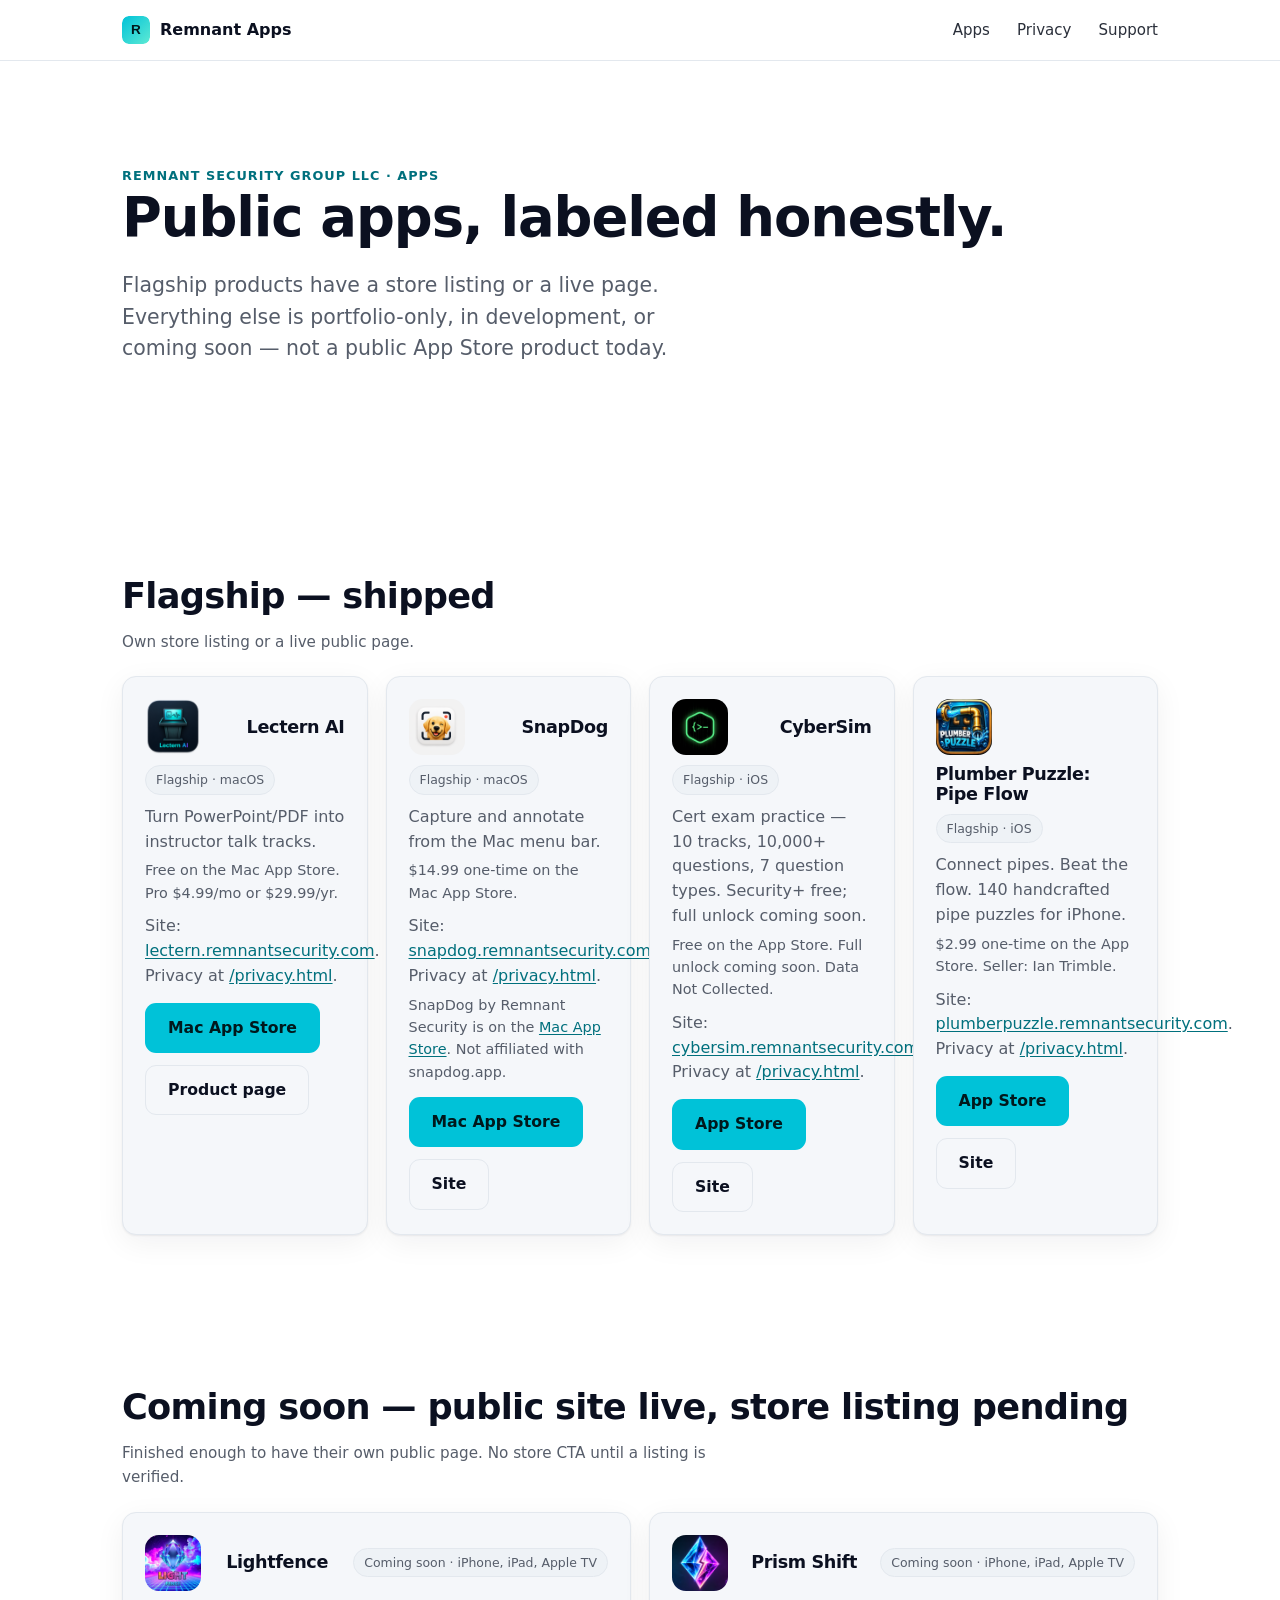
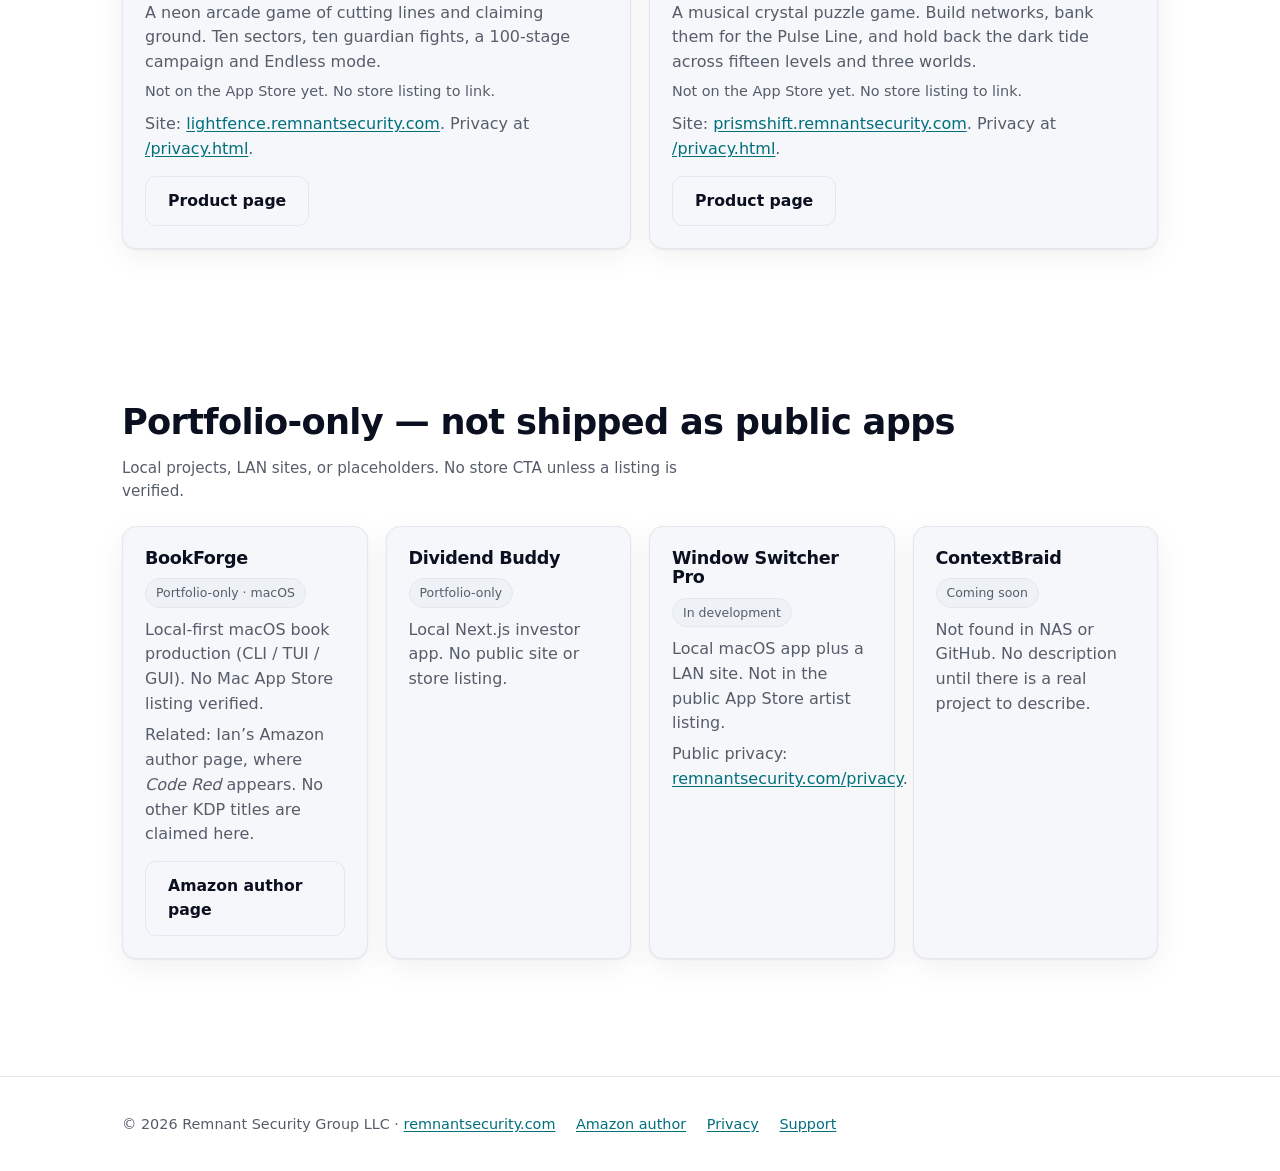
==== index.html @ c0d97e42 "List Lightfence and Prism Shift now that both have public sites Both games now have their own live p" ====
<!doctype html>
<html lang="en">
<head>
  <meta charset="utf-8">
  <meta name="viewport" content="width=device-width, initial-scale=1">
  <title>Remnant Security Apps — public Mac and iOS software</title>
  <meta name="description" content="Public apps from Remnant Security Group LLC: Lectern AI, SnapDog, CyberSim, and Plumber Puzzle: Pipe Flow, with Lightfence and Prism Shift coming soon, plus local projects that are not shipped as public products.">
  <link rel="canonical" href="https://apps.remnantsecurity.com/">
  <link rel="icon" href="/favicon.svg" type="image/svg+xml">
  <link rel="stylesheet" href="/styles.css">
  <style>:root{ --accent: #00C2D8; }</style>
  <style>
    .card-top { display:flex; align-items:center; justify-content:space-between; gap:10px; margin-bottom:10px; flex-wrap:wrap; }
    .card h3 { margin:0; }
    .card .meta { color:var(--muted); font-size:.9rem; margin:.35em 0 .7em; }
    .card .actions { margin-top:14px; }
    .note { color:var(--muted); font-size:.95rem; max-width:62ch; }
    .draft { margin:18px 0 0; padding:10px 14px; border:1px dashed var(--border); border-radius:10px; color:var(--muted); font-size:.88rem; }
  </style>
  <meta property="og:title" content="Remnant Security Apps — public Mac and iOS software">
  <meta property="og:description" content="Public apps from Remnant Security Group LLC: Lectern AI, SnapDog, CyberSim, and Plumber Puzzle: Pipe Flow, with Lightfence and Prism Shift coming soon, plus local projects that are not shipped as public products.">
  <meta property="og:image" content="https://apps.remnantsecurity.com/og-card.png">
  <meta property="og:image:width" content="1200">
  <meta property="og:image:height" content="630">
  <meta property="og:image:alt" content="Remnant Security Apps: Lectern, SnapDog, CyberSim, Pipe Flow.">
  <meta name="twitter:image" content="https://apps.remnantsecurity.com/og-card.png">
  <meta property="og:url" content="https://apps.remnantsecurity.com/">
  <meta name="twitter:card" content="summary_large_image">
</head>
<body>
  <nav class="nav"><div class="nav-inner">
    <a class="brand" href="/"><img src="/favicon.svg" alt="">Remnant Apps</a>
    <div class="links">
      <a href="/">Apps</a>
      <a href="/privacy.html">Privacy</a>
      <a href="/support.html">Support</a>
    </div>
  </div></nav>

  <header class="hero"><div class="wrap">
    <span class="eyebrow">Remnant Security Group LLC · Apps</span>
    <h1>Public apps, labeled honestly.</h1>
    <p class="lead">Flagship products have a store listing or a live page. Everything else is portfolio-only, in development, or coming soon — not a public App Store product today.</p>
      </div></header>

  <section><div class="wrap">
    <h2>Flagship — shipped</h2>
    <p class="note">Own store listing or a live public page.</p>
    <div class="grid" style="margin-top:22px">

      <article class="card">
        <div class="card-top">
          <img src="/icons/lectern.png" alt="" width="56" height="56" style="border-radius:14px;flex:0 0 auto">
          <h3>Lectern AI</h3>
          <span class="badge">Flagship · macOS</span>
        </div>
        <p>Turn PowerPoint/PDF into instructor talk tracks.</p>
        <p class="meta">Free on the Mac App Store. Pro $4.99/mo or $29.99/yr.</p>
        <p>Site: <a href="https://lectern.remnantsecurity.com/">lectern.remnantsecurity.com</a>. Privacy at <a href="https://lectern.remnantsecurity.com/privacy.html">/privacy.html</a>.</p>
        <div class="actions">
          <a class="button primary" href="https://apps.apple.com/us/app/lectern-ai/id6761786041?mt=12">Mac App Store</a>
          <a class="button secondary" href="https://lectern.remnantsecurity.com/">Product page</a>
        </div>
      </article>

      <article class="card">
        <div class="card-top">
          <img src="/icons/snapdog.png" alt="" width="56" height="56" style="border-radius:14px;flex:0 0 auto">
          <h3>SnapDog</h3>
          <span class="badge">Flagship · macOS</span>
        </div>
        <p>Capture and annotate from the Mac menu bar.</p>
        <p class="meta">$14.99 one-time on the Mac App Store.</p>
        <p>Site: <a href="https://snapdog.remnantsecurity.com">snapdog.remnantsecurity.com</a>. Privacy at <a href="https://snapdog.remnantsecurity.com/privacy.html">/privacy.html</a>.</p>
        <p class="meta">SnapDog by Remnant Security is on the <a href="https://apps.apple.com/us/app/snapdog-capture-annotate/id6783121166?mt=12">Mac App Store</a>. Not affiliated with snapdog.app.</p>
        <div class="actions">
          <a class="button primary" href="https://apps.apple.com/us/app/snapdog-capture-annotate/id6783121166?mt=12">Mac App Store</a>
          <a class="button secondary" href="https://snapdog.remnantsecurity.com">Site</a>
        </div>
      </article>


      <article class="card">
        <div class="card-top">
          <img src="/icons/cybersim.png" alt="" width="56" height="56" style="border-radius:14px;flex:0 0 auto">
          <h3>CyberSim</h3>
          <span class="badge">Flagship · iOS</span>
        </div>
        <p>Cert exam practice — 10 tracks, 10,000+ questions, 7 question types. Security+ free; full unlock coming soon.</p>
        <p class="meta">Free on the App Store. Full unlock coming soon. Data Not Collected.</p>
        <p>Site: <a href="https://cybersim.remnantsecurity.com/">cybersim.remnantsecurity.com</a>. Privacy at <a href="https://cybersim.remnantsecurity.com/privacy.html">/privacy.html</a>.</p>
        <div class="actions">
          <a class="button primary" href="https://apps.apple.com/us/app/cybersim-cert-exam-practice/id6762009652?ct=EXP-20260908-CYBERSIM-SITE-01">App Store</a>
          <a class="button secondary" href="https://cybersim.remnantsecurity.com/">Site</a>
        </div>
      </article>

      <article class="card">
        <div class="card-top">
          <img src="/icons/pipe-flow.png" alt="" width="56" height="56" style="border-radius:14px;flex:0 0 auto">
          <h3>Plumber Puzzle: Pipe Flow</h3>
          <span class="badge">Flagship · iOS</span>
        </div>
        <p>Connect pipes. Beat the flow. 140 handcrafted pipe puzzles for iPhone.</p>
        <p class="meta">$2.99 one-time on the App Store. Seller: Ian Trimble.</p>
        <p>Site: <a href="https://plumberpuzzle.remnantsecurity.com/">plumberpuzzle.remnantsecurity.com</a>. Privacy at <a href="https://plumberpuzzle.remnantsecurity.com/privacy.html">/privacy.html</a>.</p>
        <div class="actions">
          <a class="button primary" href="https://apps.apple.com/us/app/plumber-puzzle-pipe-flow/id6789703995">App Store</a>
          <a class="button secondary" href="https://plumberpuzzle.remnantsecurity.com/">Site</a>
        </div>
      </article>

    </div>
  </div></section>

  <section><div class="wrap">
    <h2>Coming soon — public site live, store listing pending</h2>
    <p class="note">Finished enough to have their own public page. No store CTA until a listing is verified.</p>
    <div class="grid" style="margin-top:22px">

      <article class="card">
        <div class="card-top">
          <img src="/icons/lightfence.png" alt="" width="56" height="56" style="border-radius:14px;flex:0 0 auto">
          <h3>Lightfence</h3>
          <span class="badge">Coming soon · iPhone, iPad, Apple TV</span>
        </div>
        <p>A neon arcade game of cutting lines and claiming ground. Ten sectors, ten guardian fights, a 100-stage campaign and Endless mode.</p>
        <p class="meta">Not on the App Store yet. No store listing to link.</p>
        <p>Site: <a href="https://lightfence.remnantsecurity.com/">lightfence.remnantsecurity.com</a>. Privacy at <a href="https://lightfence.remnantsecurity.com/privacy.html">/privacy.html</a>.</p>
        <div class="actions">
          <a class="button secondary" href="https://lightfence.remnantsecurity.com/">Product page</a>
        </div>
      </article>

      <article class="card">
        <div class="card-top">
          <img src="/icons/prismshift.png" alt="" width="56" height="56" style="border-radius:14px;flex:0 0 auto">
          <h3>Prism Shift</h3>
          <span class="badge">Coming soon · iPhone, iPad, Apple TV</span>
        </div>
        <p>A musical crystal puzzle game. Build networks, bank them for the Pulse Line, and hold back the dark tide across fifteen levels and three worlds.</p>
        <p class="meta">Not on the App Store yet. No store listing to link.</p>
        <p>Site: <a href="https://prismshift.remnantsecurity.com/">prismshift.remnantsecurity.com</a>. Privacy at <a href="https://prismshift.remnantsecurity.com/privacy.html">/privacy.html</a>.</p>
        <div class="actions">
          <a class="button secondary" href="https://prismshift.remnantsecurity.com/">Product page</a>
        </div>
      </article>

    </div>
  </div></section>

  <section><div class="wrap">
    <h2>Portfolio-only — not shipped as public apps</h2>
    <p class="note">Local projects, LAN sites, or placeholders. No store CTA unless a listing is verified.</p>
    <div class="grid" style="margin-top:22px">

      <article class="card">
        <div class="card-top">
          <h3>BookForge</h3>
          <span class="badge">Portfolio-only · macOS</span>
        </div>
        <p>Local-first macOS book production (CLI / TUI / GUI). No Mac App Store listing verified.</p>
        <p>Related: Ian’s Amazon author page, where <em>Code Red</em> appears. No other KDP titles are claimed here.</p>
        <div class="actions">
          <a class="button secondary" href="https://www.amazon.com/stores/author/B0BRL7WV64">Amazon author page</a>
        </div>
      </article>

      <article class="card">
        <div class="card-top">
          <h3>Dividend Buddy</h3>
          <span class="badge">Portfolio-only</span>
        </div>
        <p>Local Next.js investor app. No public site or store listing.</p>
      </article>

      <article class="card">
        <div class="card-top">
          <h3>Window Switcher Pro</h3>
          <span class="badge">In development</span>
        </div>
        <p>Local macOS app plus a LAN site. Not in the public App Store artist listing.</p>
        <p>Public privacy: <a href="https://remnantsecurity.com/privacy">remnantsecurity.com/privacy</a>.</p>
      </article>

      <article class="card">
        <div class="card-top">
          <h3>ContextBraid</h3>
          <span class="badge">Coming soon</span>
        </div>
        <p>Not found in NAS or GitHub. No description until there is a real project to describe.</p>
      </article>

    </div>
  </div></section>

  <footer class="footer"><div class="wrap">
    © 2026 Remnant Security Group LLC ·
    <a href="https://remnantsecurity.com">remnantsecurity.com</a>
    <a href="https://www.amazon.com/stores/author/B0BRL7WV64">Amazon author</a>
    <a href="/privacy.html">Privacy</a>
    <a href="/support.html">Support</a>
  </div></footer>
<script src="/posthog.js"></script></body>
</html>
---- styles.css ----
/* ============================================================================
   Remnant Security — shared app-site design system (one stylesheet, all apps).
   Consistency: every app site uses THIS file unchanged. The only per-app knob is
   --accent (set it in a tiny inline <style> or a 1-line override). Light + dark.
   Replaces the two drifted token sets (App Switcher Pro cyan vs. old Apple grey).
   ========================================================================== */
:root {
  --accent: #00C2D8;            /* per-app override; default = Remnant cyan      */
  --accent-ink: #00181c;        /* text on accent buttons                        */
  --bg: #ffffff;
  --panel: #f5f7fa;
  --soft: #eef2f6;
  --ink: #0b1020;               /* headings / primary text                       */
  --text: #2a2f3a;             /* body text                                     */
  --muted: #6b7280;            /* secondary                                     */
  --border: #e3e8ee;
  --radius: 14px;
  --maxw: 1080px;
  --font: -apple-system, BlinkMacSystemFont, "SF Pro Display", "SF Pro Text", Inter, system-ui, sans-serif;
  --shadow: 0 1px 2px rgba(11,16,32,.06), 0 8px 30px rgba(11,16,32,.06);
}
@media (prefers-color-scheme: dark) {
  :root {
    --bg: #0b1020; --panel: #12172a; --soft: #161d33; --ink: #f3f6fc;
    --text: #d4dae8; --muted: #95a0b5; --border: #232c46;
    --shadow: 0 1px 2px rgba(0,0,0,.4), 0 10px 40px rgba(0,0,0,.35);
  }
}
* { box-sizing: border-box; }
html { scroll-behavior: smooth; }
body { margin: 0; font-family: var(--font); color: var(--text); background: var(--bg);
  -webkit-font-smoothing: antialiased; line-height: 1.55; }
h1,h2,h3 { color: var(--ink); line-height: 1.1; letter-spacing: -.02em; margin: 0 0 .4em; }
h1 { font-size: clamp(2rem, 4.5vw, 3.4rem); }
h2 { font-size: clamp(1.5rem, 3vw, 2.2rem); }
a { color: var(--accent); text-decoration: none; }
.wrap { max-width: var(--maxw); margin: 0 auto; padding: 0 22px; }

/* nav */
.nav { position: sticky; top: 0; z-index: 10; background: color-mix(in srgb, var(--bg) 86%, transparent);
  backdrop-filter: saturate(160%) blur(14px); border-bottom: 1px solid var(--border); }
.nav-inner { display: flex; align-items: center; justify-content: space-between; height: 60px; max-width: var(--maxw); margin: 0 auto; padding: 0 22px; }
.brand { display: flex; align-items: center; gap: 10px; font-weight: 650; color: var(--ink); }
.brand img { width: 28px; height: 28px; border-radius: 7px; }
.links a { color: var(--text); margin-left: 22px; font-size: .94rem; }
.links a:hover { color: var(--accent); }

/* hero */
.hero { padding: clamp(48px, 8vw, 104px) 0; }
.eyebrow { color: var(--accent); font-weight: 600; font-size: .8rem; text-transform: uppercase; letter-spacing: .08em; }
.lead { font-size: clamp(1.05rem, 1.6vw, 1.3rem); color: var(--muted); max-width: 46ch; margin: .8em 0 1.6em; }
.actions { display: flex; gap: 12px; flex-wrap: wrap; }
.button { display: inline-flex; align-items: center; gap: 8px; padding: 12px 22px; border-radius: 11px;
  font-weight: 600; font-size: .98rem; border: 1px solid transparent; transition: transform .08s ease, opacity .15s; }
.button:active { transform: translateY(1px); }
.button.primary { background: var(--accent); color: var(--accent-ink); }
.button.primary:hover { opacity: .9; }
.button.secondary { background: var(--panel); color: var(--ink); border-color: var(--border); }

/* sections + cards */
section { padding: clamp(40px, 6vw, 80px) 0; }
.grid { display: grid; gap: 18px; grid-template-columns: repeat(auto-fit, minmax(240px, 1fr)); }
.card { background: var(--panel); border: 1px solid var(--border); border-radius: var(--radius);
  padding: 22px; box-shadow: var(--shadow); }
.card h3 { font-size: 1.1rem; }
.card p { color: var(--muted); margin: .4em 0 0; }

/* pricing */
.price { font-size: 2.6rem; font-weight: 700; color: var(--ink); }
.price small { font-size: 1rem; color: var(--muted); font-weight: 500; }

/* footer */
.footer { border-top: 1px solid var(--border); color: var(--muted); font-size: .9rem; padding: 36px 0; margin-top: 40px; }
.footer a { color: var(--muted); margin-right: 16px; }
.footer a:hover { color: var(--accent); }
.badge { display: inline-block; padding: 4px 10px; border-radius: 999px; background: var(--soft);
  border: 1px solid var(--border); color: var(--muted); font-size: .78rem; }

/* a11y 2026-10-10: AA contrast for accent text, underlined in-text links, visible focus */
:root{--muted:#565d6a}
.eyebrow{color:#00707d}
p a:not(.button):not(.app-store-badge),li a:not(.button),.meta a,.footer a{color:#00707d;text-decoration:underline;text-underline-offset:2px}
a:focus-visible,button:focus-visible,summary:focus-visible,[tabindex]:focus-visible{outline:3px solid currentColor;outline-offset:3px;border-radius:4px}
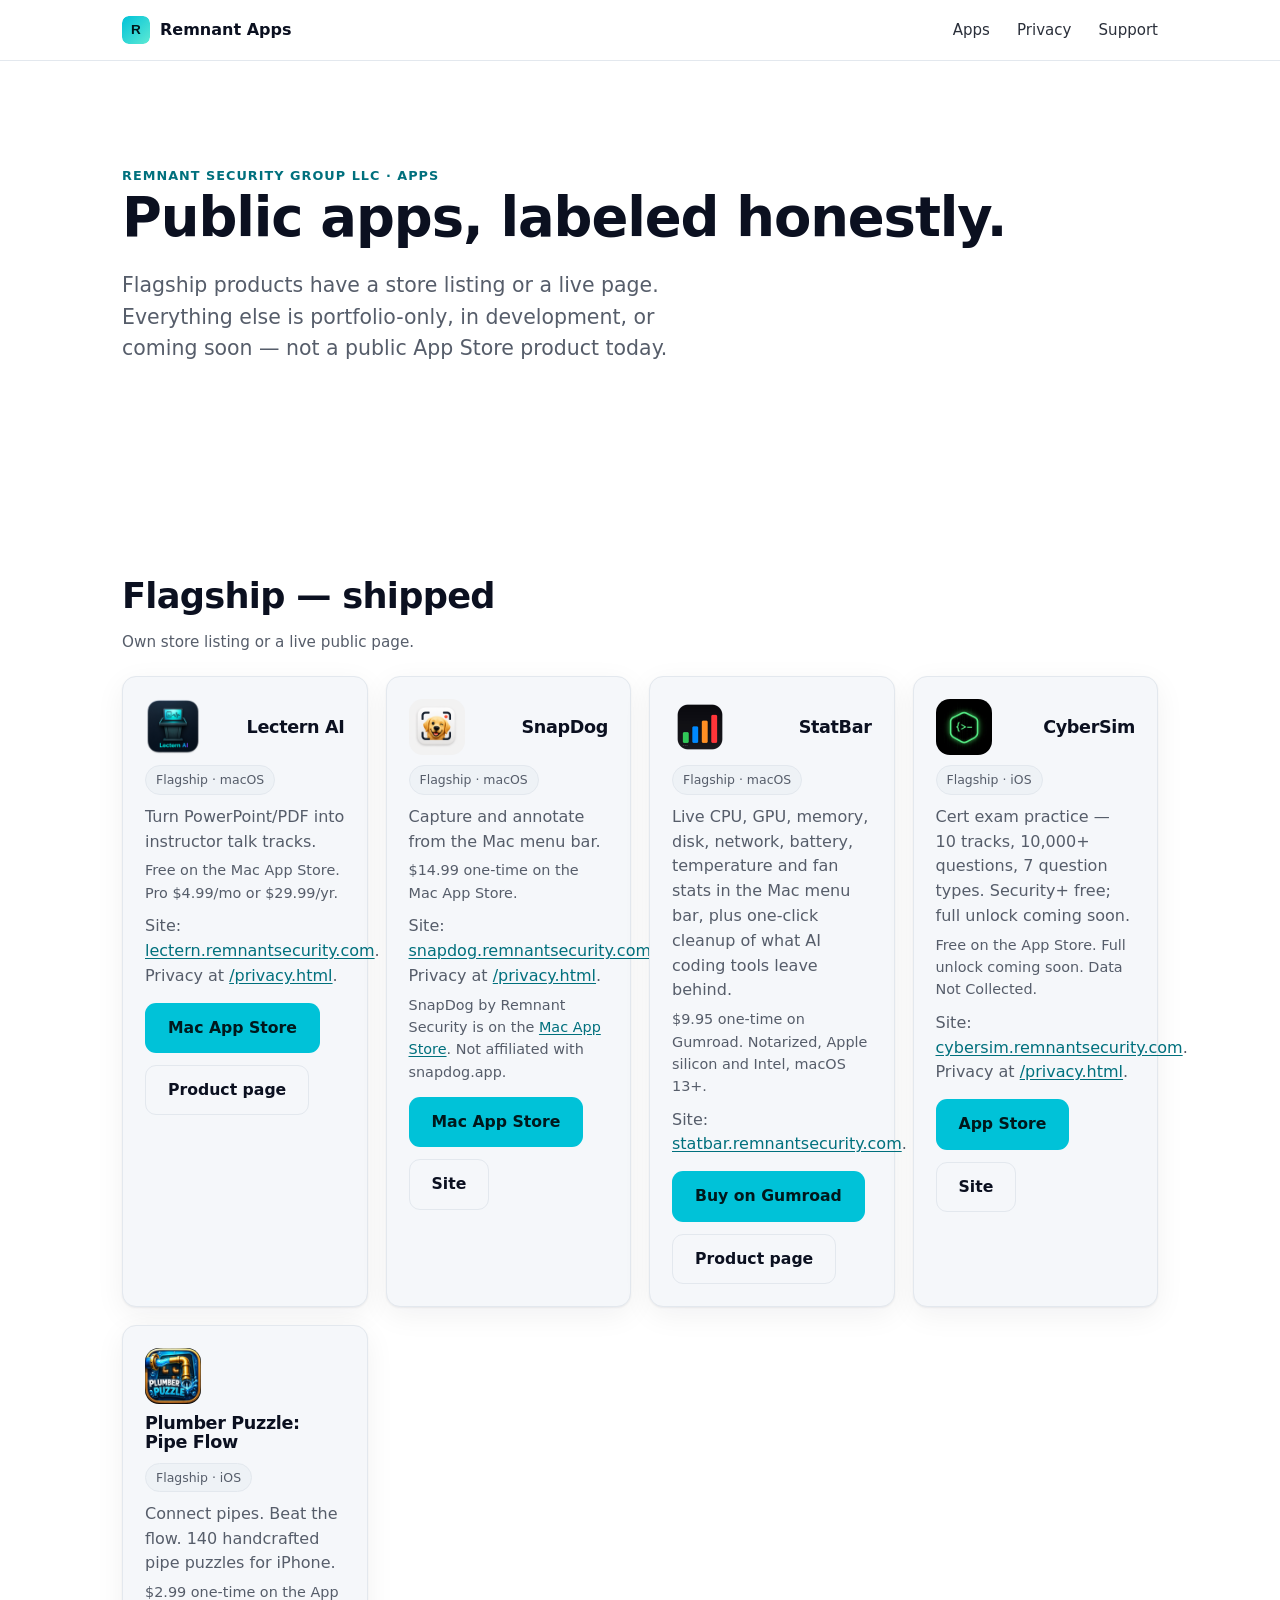
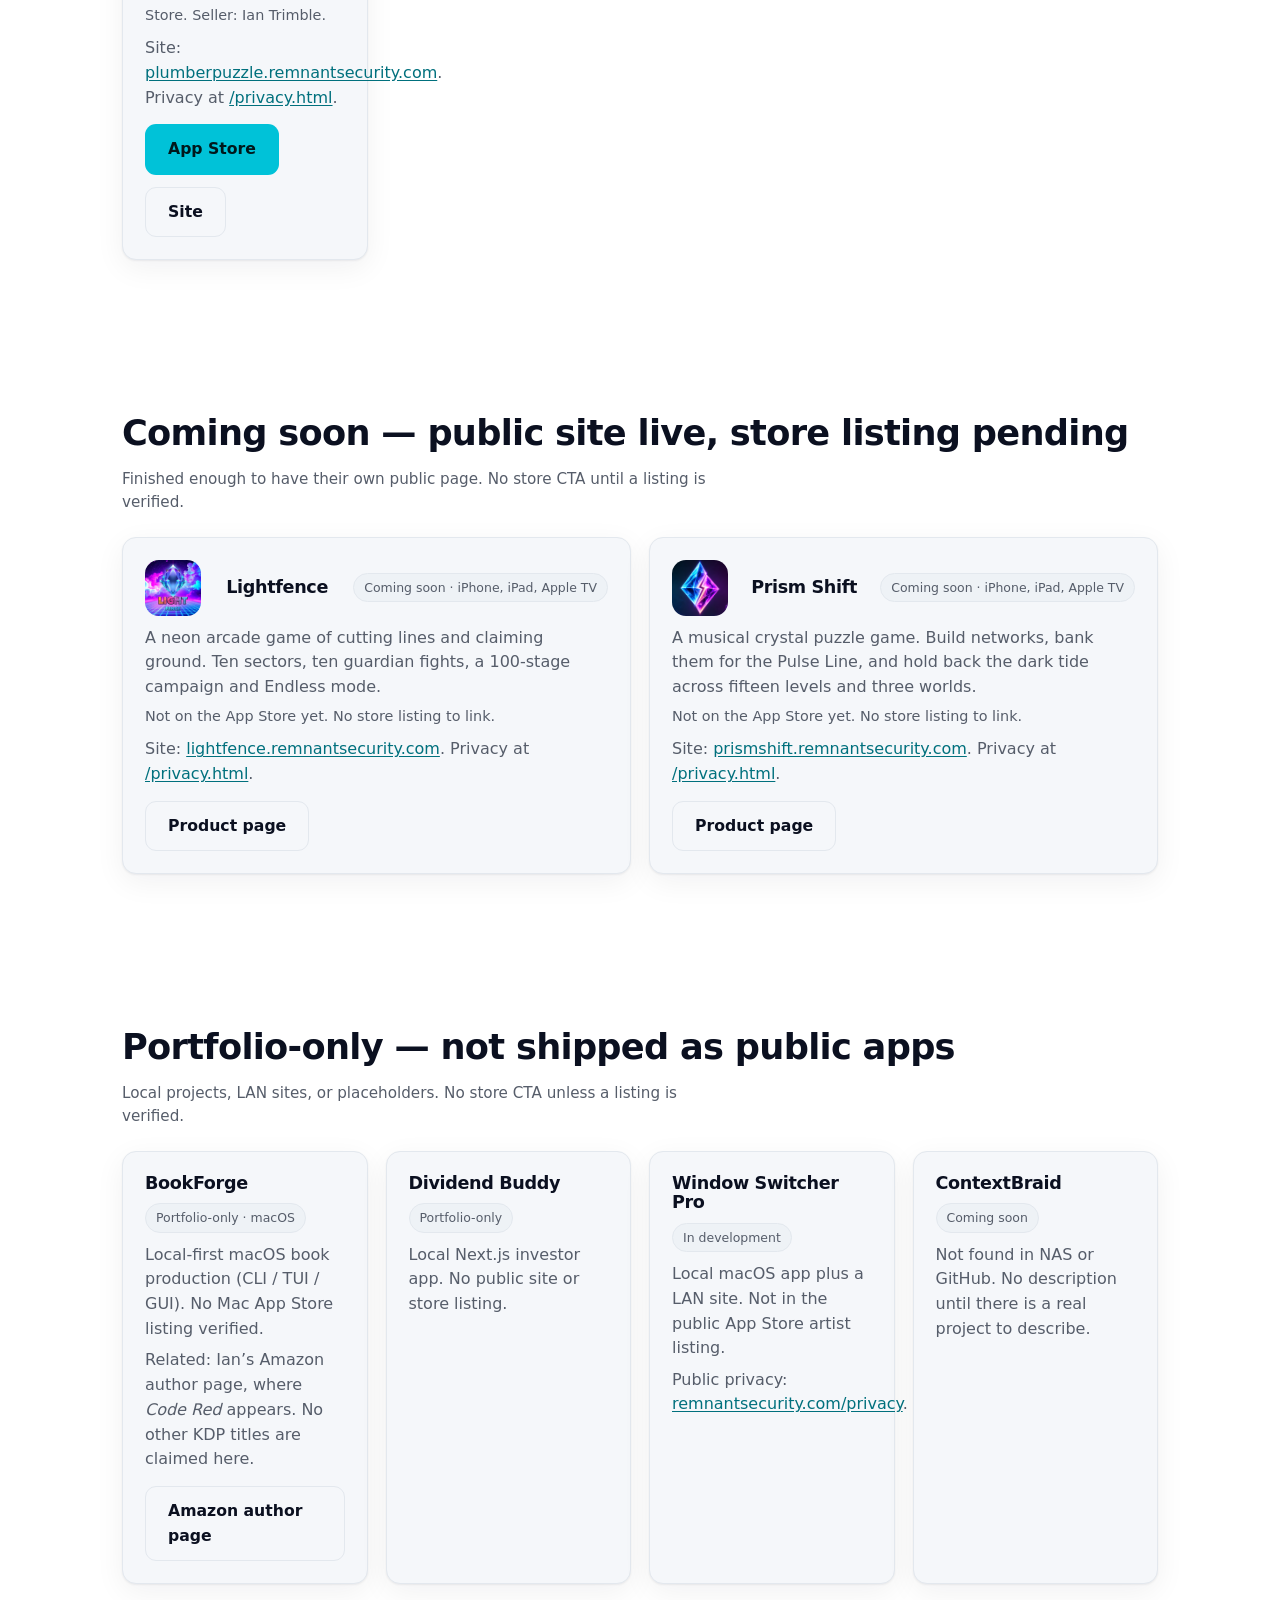
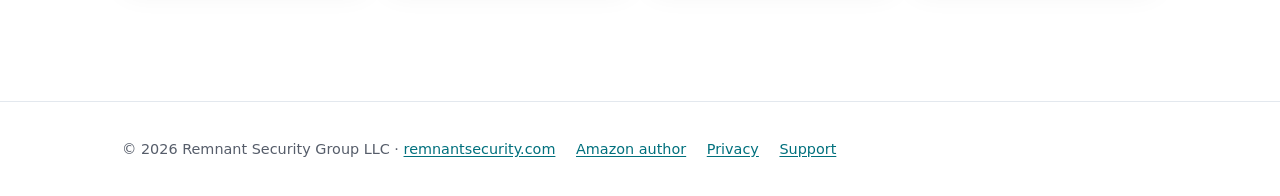
==== commit 74b9cc7c: "List StatBar (live, $9.95 on Gumroad)" ====
--- a/index.html
+++ b/index.html
@@ -4,7 +4,7 @@
   <meta charset="utf-8">
   <meta name="viewport" content="width=device-width, initial-scale=1">
   <title>Remnant Security Apps — public Mac and iOS software</title>
-  <meta name="description" content="Public apps from Remnant Security Group LLC: Lectern AI, SnapDog, CyberSim, and Plumber Puzzle: Pipe Flow, with Lightfence and Prism Shift coming soon, plus local projects that are not shipped as public products.">
+  <meta name="description" content="Public apps from Remnant Security Group LLC: Lectern AI, SnapDog, StatBar, CyberSim, and Plumber Puzzle: Pipe Flow, with Lightfence and Prism Shift coming soon, plus local projects that are not shipped as public products.">
   <link rel="canonical" href="https://apps.remnantsecurity.com/">
   <link rel="icon" href="/favicon.svg" type="image/svg+xml">
   <link rel="stylesheet" href="/styles.css">
@@ -18,7 +18,7 @@
     .draft { margin:18px 0 0; padding:10px 14px; border:1px dashed var(--border); border-radius:10px; color:var(--muted); font-size:.88rem; }
   </style>
   <meta property="og:title" content="Remnant Security Apps — public Mac and iOS software">
-  <meta property="og:description" content="Public apps from Remnant Security Group LLC: Lectern AI, SnapDog, CyberSim, and Plumber Puzzle: Pipe Flow, with Lightfence and Prism Shift coming soon, plus local projects that are not shipped as public products.">
+  <meta property="og:description" content="Public apps from Remnant Security Group LLC: Lectern AI, SnapDog, StatBar, CyberSim, and Plumber Puzzle: Pipe Flow, with Lightfence and Prism Shift coming soon, plus local projects that are not shipped as public products.">
   <meta property="og:image" content="https://apps.remnantsecurity.com/og-card.png">
   <meta property="og:image:width" content="1200">
   <meta property="og:image:height" content="630">
@@ -79,6 +79,21 @@
         </div>
       </article>
 
+      <article class="card">
+        <div class="card-top">
+          <img src="/icons/statbar.png" alt="" width="56" height="56" style="border-radius:14px;flex:0 0 auto">
+          <h3>StatBar</h3>
+          <span class="badge">Flagship · macOS</span>
+        </div>
+        <p>Live CPU, GPU, memory, disk, network, battery, temperature and fan stats in the Mac menu bar, plus one-click cleanup of what AI coding tools leave behind.</p>
+        <p class="meta">$9.95 one-time on Gumroad. Notarized, Apple silicon and Intel, macOS 13+.</p>
+        <p>Site: <a href="https://statbar.remnantsecurity.com/">statbar.remnantsecurity.com</a>.</p>
+        <div class="actions">
+          <a class="button primary" href="https://remnantsecurity.gumroad.com/l/statbar">Buy on Gumroad</a>
+          <a class="button secondary" href="https://statbar.remnantsecurity.com/">Product page</a>
+        </div>
+      </article>
+
 
       <article class="card">
         <div class="card-top">
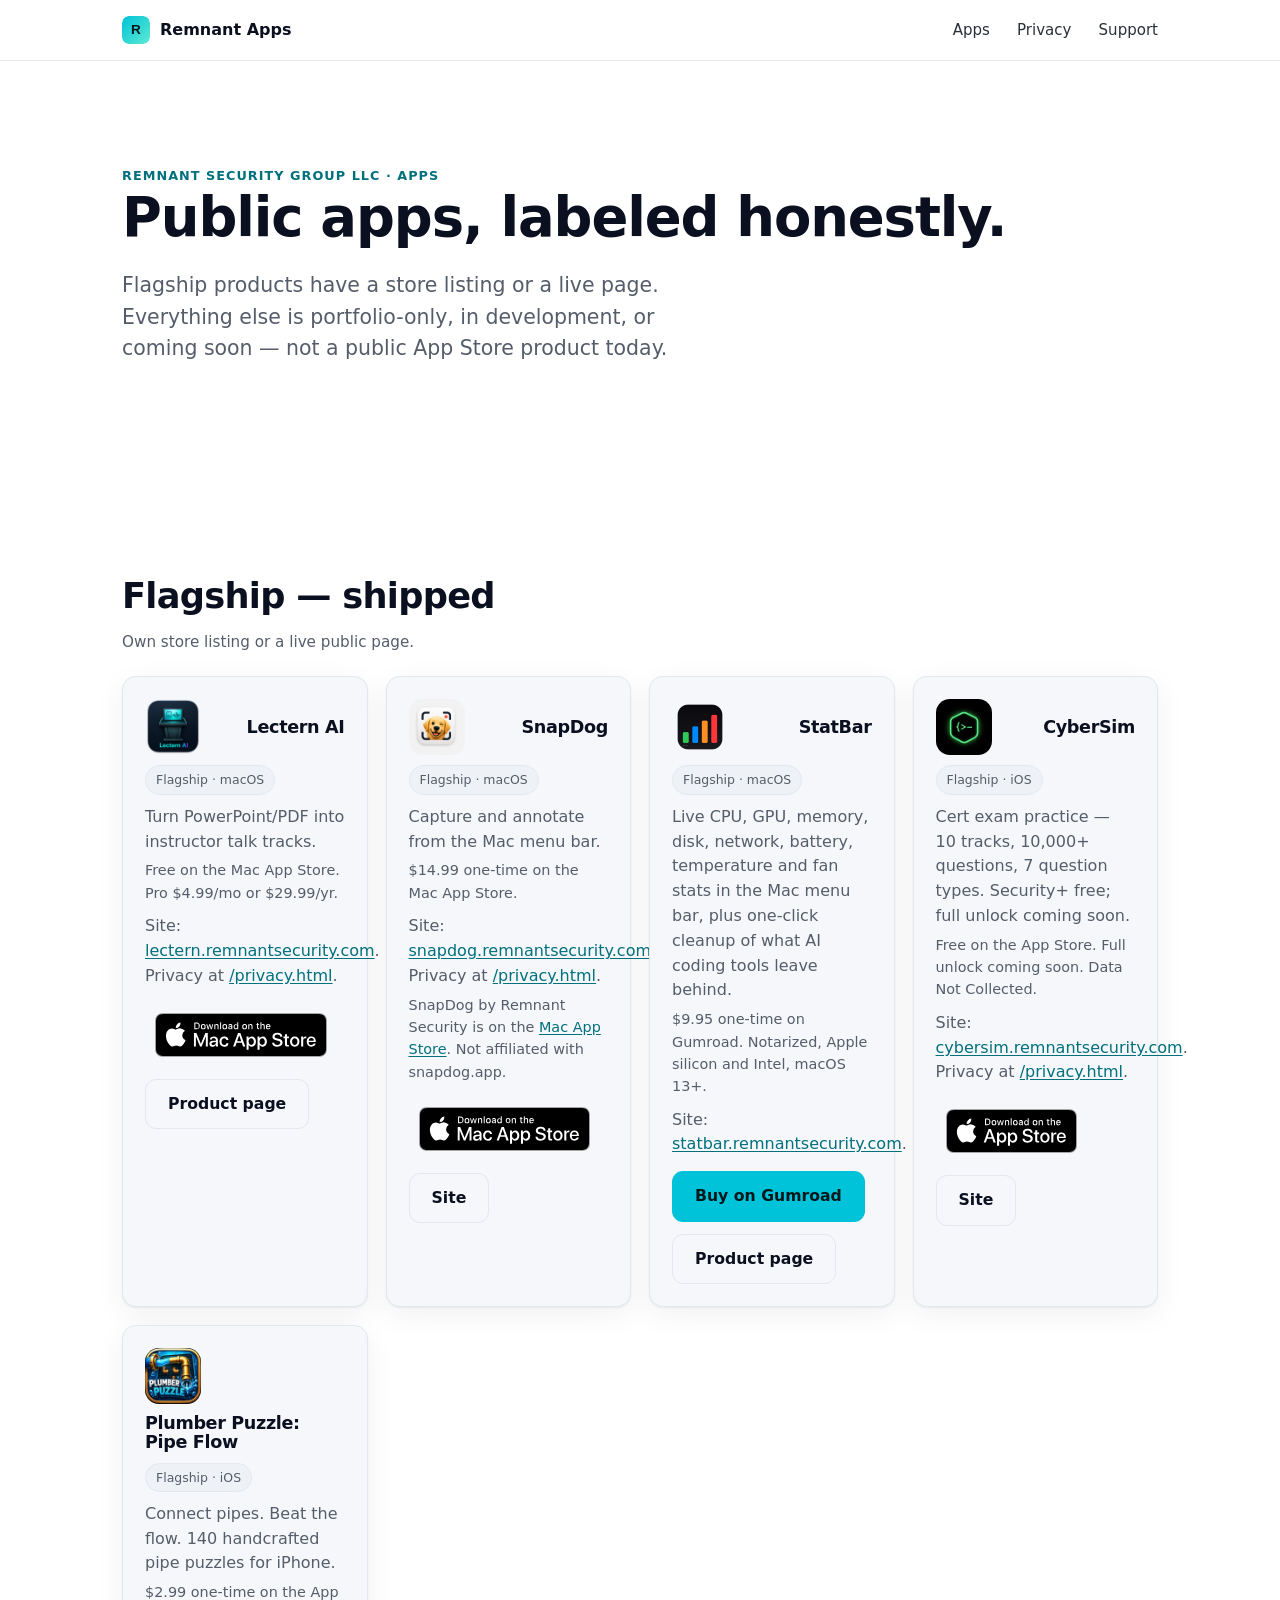
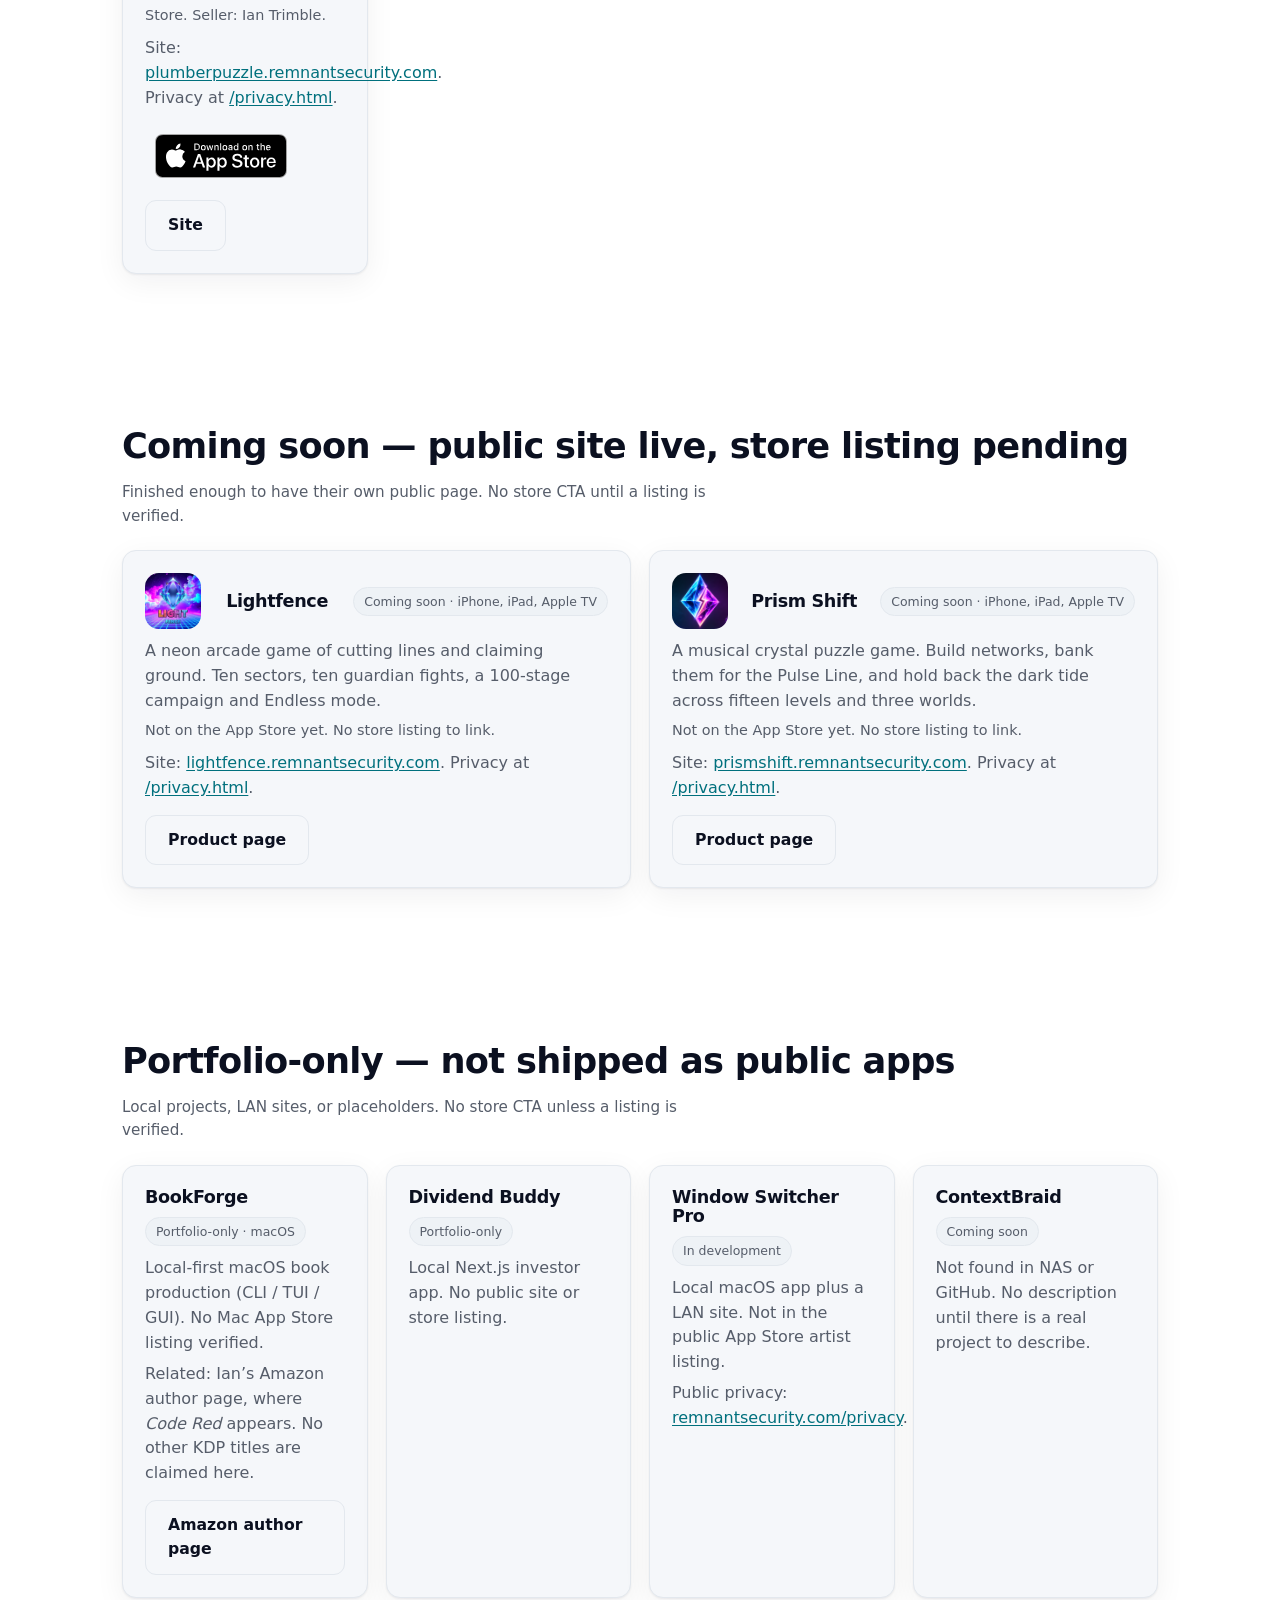
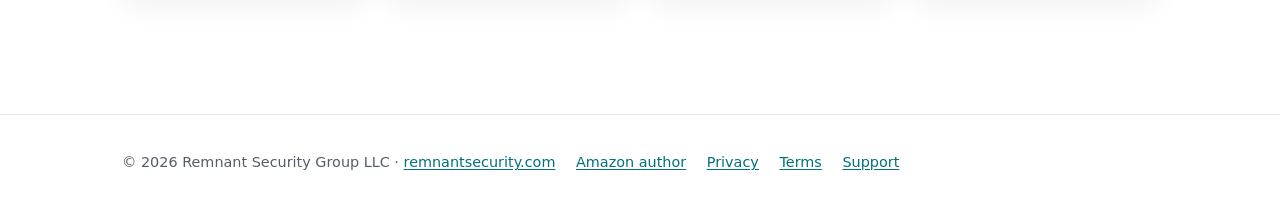
==== commit 6dce6e45: "Merge 4f565b1c7956cea1b6420fa540ff95a740924088 into 74b9cc7c9f78481b759cc155d78744a830a0b3fb" ====
--- a/index.html
+++ b/index.html
@@ -8,7 +8,7 @@
   <link rel="canonical" href="https://apps.remnantsecurity.com/">
   <link rel="icon" href="/favicon.svg" type="image/svg+xml">
   <link rel="stylesheet" href="/styles.css">
-  <style>:root{ --accent: #00C2D8; }</style>
+  <style>:root{ --accent: #00C2D8; }.app-store-badge{display:inline-block;line-height:0;margin:10px;padding:0;background:none;border:0;box-shadow:none}.app-store-badge img{display:block;height:44px;width:auto}.app-store-badge:focus-visible{outline:3px solid currentColor;outline-offset:4px;border-radius:9px}</style>
   <style>
     .card-top { display:flex; align-items:center; justify-content:space-between; gap:10px; margin-bottom:10px; flex-wrap:wrap; }
     .card h3 { margin:0; }
@@ -26,6 +26,8 @@
   <meta name="twitter:image" content="https://apps.remnantsecurity.com/og-card.png">
   <meta property="og:url" content="https://apps.remnantsecurity.com/">
   <meta name="twitter:card" content="summary_large_image">
+<link rel="apple-touch-icon" href="/apple-touch-icon.png">
+<link rel="icon" href="/favicon.ico" sizes="any">
 </head>
 <body>
   <nav class="nav"><div class="nav-inner">
@@ -58,7 +60,7 @@
         <p class="meta">Free on the Mac App Store. Pro $4.99/mo or $29.99/yr.</p>
         <p>Site: <a href="https://lectern.remnantsecurity.com/">lectern.remnantsecurity.com</a>. Privacy at <a href="https://lectern.remnantsecurity.com/privacy.html">/privacy.html</a>.</p>
         <div class="actions">
-          <a class="button primary" href="https://apps.apple.com/us/app/lectern-ai/id6761786041?mt=12">Mac App Store</a>
+          <a class="app-store-badge" href="https://apps.apple.com/us/app/lectern-ai/id6761786041?mt=12"><img src="/badges/mac-appstore-badge.svg" alt="Download on the Mac App Store" width="172" height="44"></a>
           <a class="button secondary" href="https://lectern.remnantsecurity.com/">Product page</a>
         </div>
       </article>
@@ -74,7 +76,7 @@
         <p>Site: <a href="https://snapdog.remnantsecurity.com">snapdog.remnantsecurity.com</a>. Privacy at <a href="https://snapdog.remnantsecurity.com/privacy.html">/privacy.html</a>.</p>
         <p class="meta">SnapDog by Remnant Security is on the <a href="https://apps.apple.com/us/app/snapdog-capture-annotate/id6783121166?mt=12">Mac App Store</a>. Not affiliated with snapdog.app.</p>
         <div class="actions">
-          <a class="button primary" href="https://apps.apple.com/us/app/snapdog-capture-annotate/id6783121166?mt=12">Mac App Store</a>
+          <a class="app-store-badge" href="https://apps.apple.com/us/app/snapdog-capture-annotate/id6783121166?mt=12"><img src="/badges/mac-appstore-badge.svg" alt="Download on the Mac App Store" width="172" height="44"></a>
           <a class="button secondary" href="https://snapdog.remnantsecurity.com">Site</a>
         </div>
       </article>
@@ -105,7 +107,7 @@
         <p class="meta">Free on the App Store. Full unlock coming soon. Data Not Collected.</p>
         <p>Site: <a href="https://cybersim.remnantsecurity.com/">cybersim.remnantsecurity.com</a>. Privacy at <a href="https://cybersim.remnantsecurity.com/privacy.html">/privacy.html</a>.</p>
         <div class="actions">
-          <a class="button primary" href="https://apps.apple.com/us/app/cybersim-cert-exam-practice/id6762009652?ct=EXP-20260908-CYBERSIM-SITE-01">App Store</a>
+          <a class="app-store-badge" href="https://apps.apple.com/us/app/cybersim-cert-exam-practice/id6762009652?ct=EXP-20260908-CYBERSIM-SITE-01"><img src="/badges/appstore-badge.svg" alt="Download on the App Store" width="132" height="44"></a>
           <a class="button secondary" href="https://cybersim.remnantsecurity.com/">Site</a>
         </div>
       </article>
@@ -120,7 +122,7 @@
         <p class="meta">$2.99 one-time on the App Store. Seller: Ian Trimble.</p>
         <p>Site: <a href="https://plumberpuzzle.remnantsecurity.com/">plumberpuzzle.remnantsecurity.com</a>. Privacy at <a href="https://plumberpuzzle.remnantsecurity.com/privacy.html">/privacy.html</a>.</p>
         <div class="actions">
-          <a class="button primary" href="https://apps.apple.com/us/app/plumber-puzzle-pipe-flow/id6789703995">App Store</a>
+          <a class="app-store-badge" href="https://apps.apple.com/us/app/plumber-puzzle-pipe-flow/id6789703995"><img src="/badges/appstore-badge.svg" alt="Download on the App Store" width="132" height="44"></a>
           <a class="button secondary" href="https://plumberpuzzle.remnantsecurity.com/">Site</a>
         </div>
       </article>
@@ -214,6 +216,7 @@
     <a href="https://remnantsecurity.com">remnantsecurity.com</a>
     <a href="https://www.amazon.com/stores/author/B0BRL7WV64">Amazon author</a>
     <a href="/privacy.html">Privacy</a>
+    <a href="/terms.html">Terms</a>
     <a href="/support.html">Support</a>
   </div></footer>
 <script src="/posthog.js"></script></body>
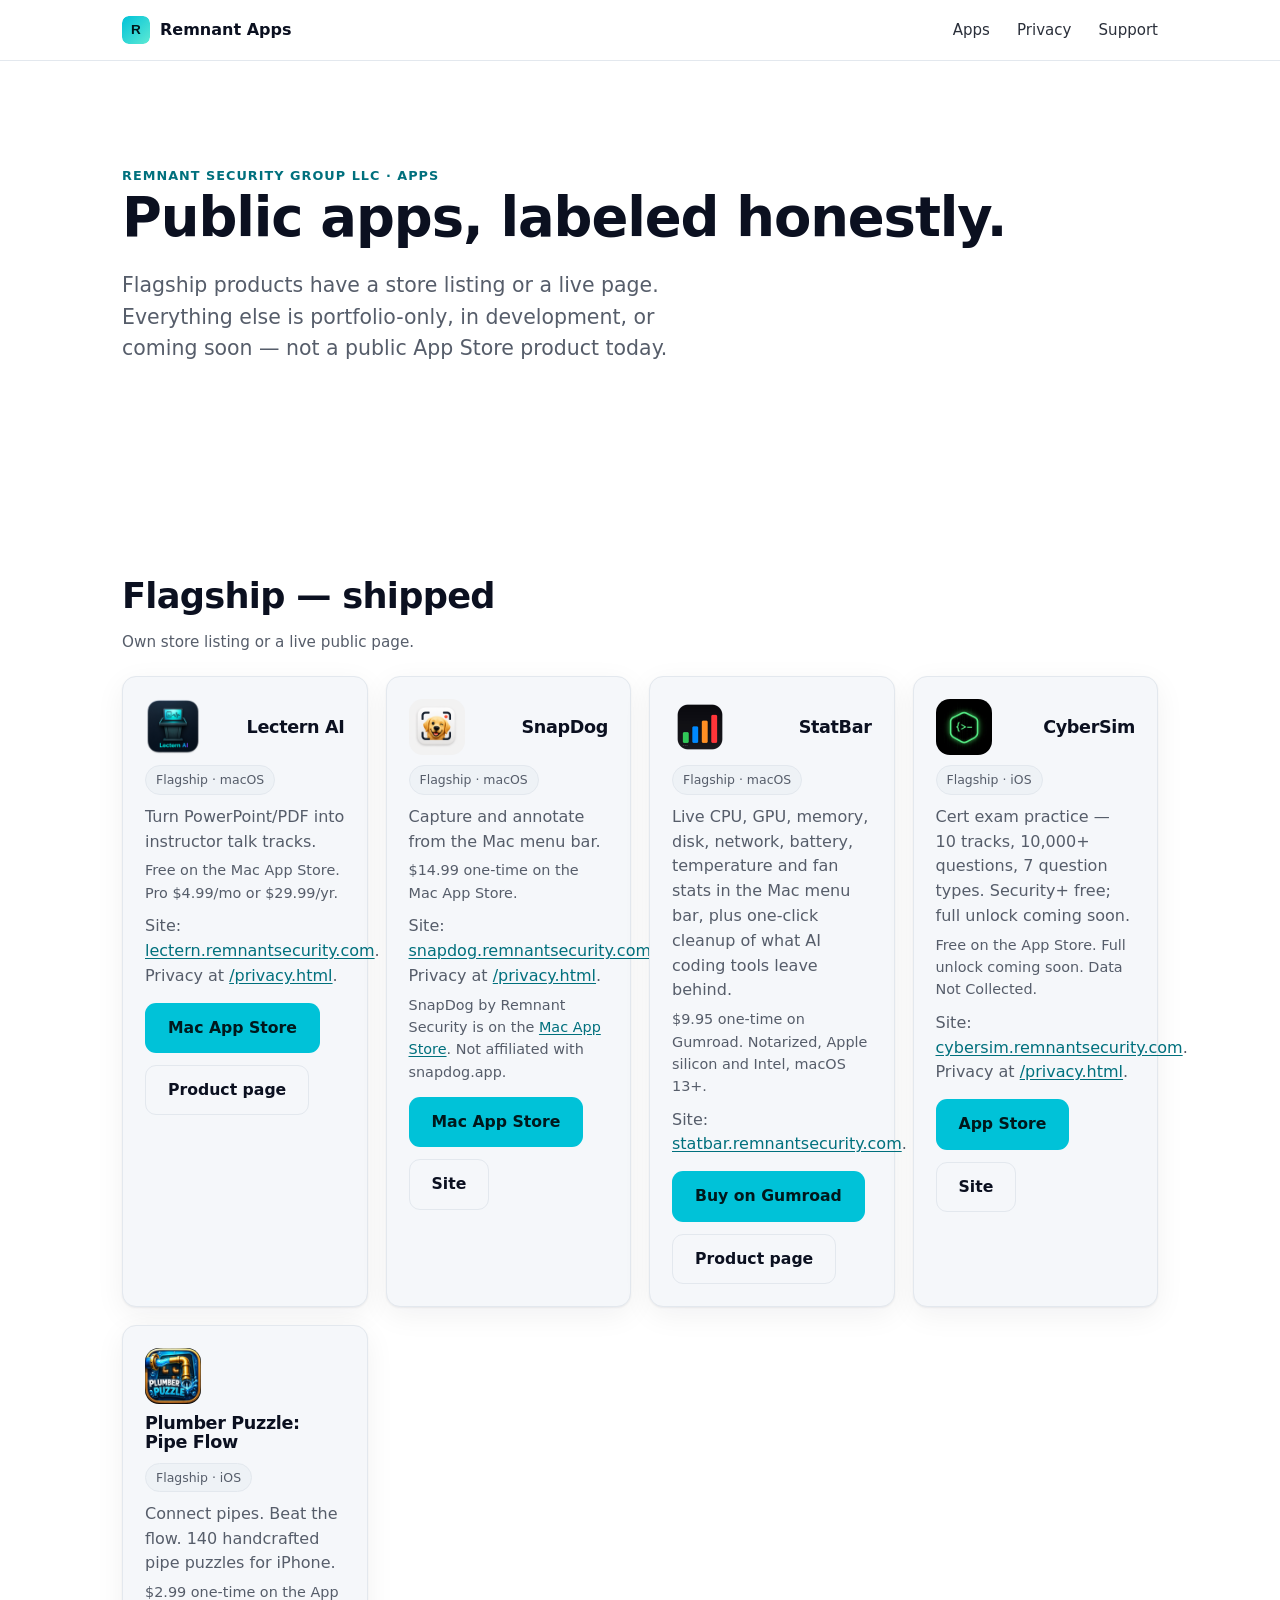
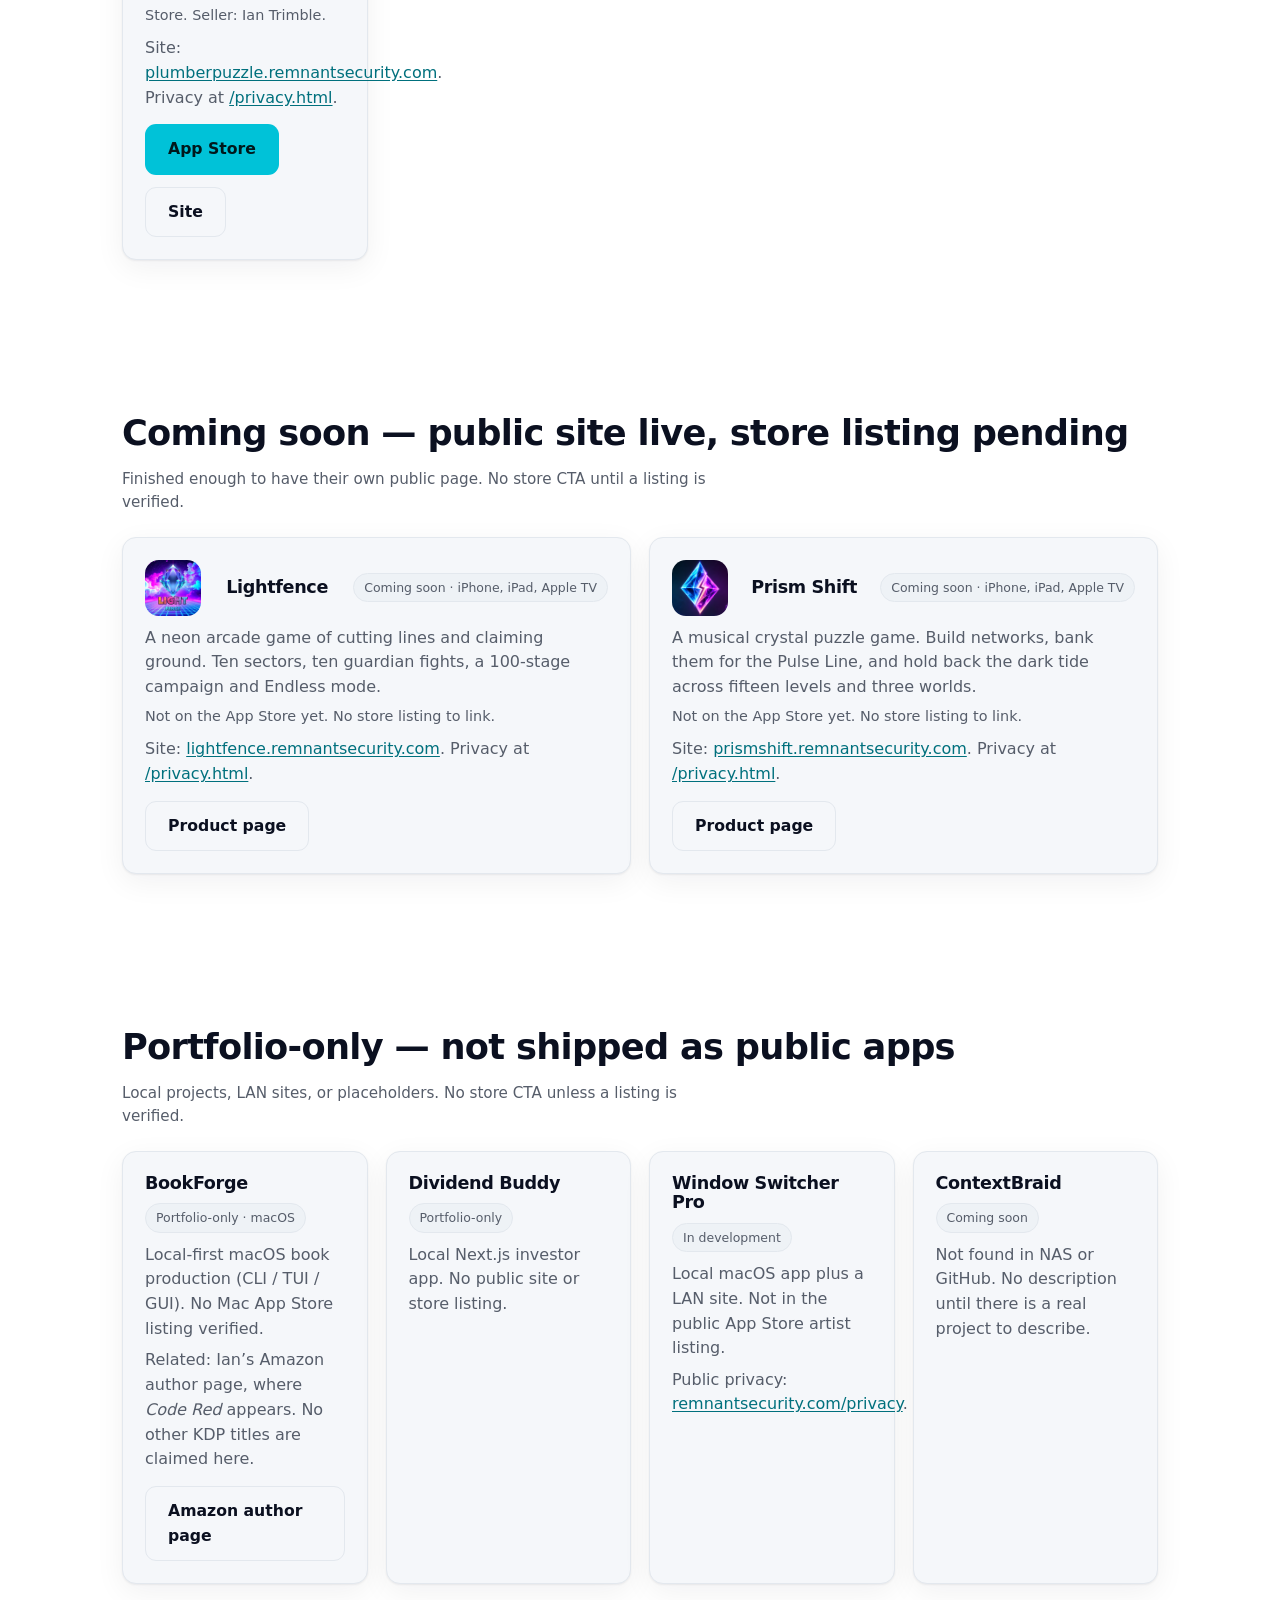
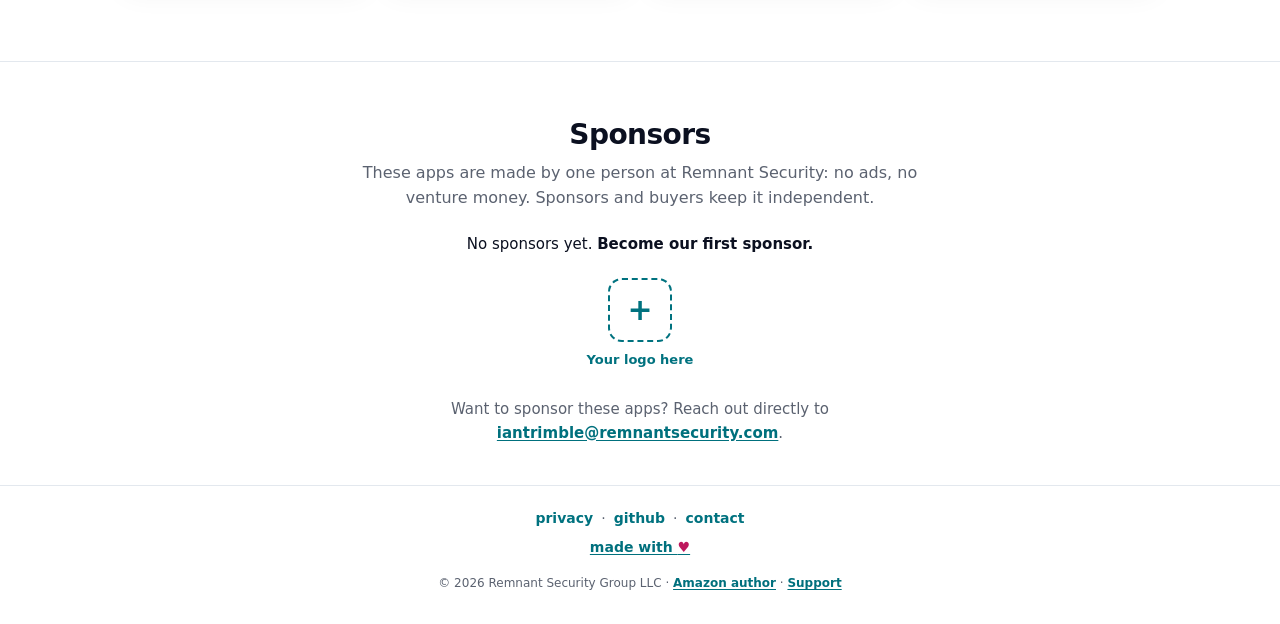
==== commit 58df437a: "Add Sponsors section + minimal footer (sponsors-live=false)" ====
--- a/index.html
+++ b/index.html
@@ -8,7 +8,7 @@
   <link rel="canonical" href="https://apps.remnantsecurity.com/">
   <link rel="icon" href="/favicon.svg" type="image/svg+xml">
   <link rel="stylesheet" href="/styles.css">
-  <style>:root{ --accent: #00C2D8; }.app-store-badge{display:inline-block;line-height:0;margin:10px;padding:0;background:none;border:0;box-shadow:none}.app-store-badge img{display:block;height:44px;width:auto}.app-store-badge:focus-visible{outline:3px solid currentColor;outline-offset:4px;border-radius:9px}</style>
+  <style>:root{ --accent: #00C2D8; }</style>
   <style>
     .card-top { display:flex; align-items:center; justify-content:space-between; gap:10px; margin-bottom:10px; flex-wrap:wrap; }
     .card h3 { margin:0; }
@@ -26,8 +26,7 @@
   <meta name="twitter:image" content="https://apps.remnantsecurity.com/og-card.png">
   <meta property="og:url" content="https://apps.remnantsecurity.com/">
   <meta name="twitter:card" content="summary_large_image">
-<link rel="apple-touch-icon" href="/apple-touch-icon.png">
-<link rel="icon" href="/favicon.ico" sizes="any">
+<link rel="stylesheet" href="/sponsors.css">
 </head>
 <body>
   <nav class="nav"><div class="nav-inner">
@@ -60,7 +59,7 @@
         <p class="meta">Free on the Mac App Store. Pro $4.99/mo or $29.99/yr.</p>
         <p>Site: <a href="https://lectern.remnantsecurity.com/">lectern.remnantsecurity.com</a>. Privacy at <a href="https://lectern.remnantsecurity.com/privacy.html">/privacy.html</a>.</p>
         <div class="actions">
-          <a class="app-store-badge" href="https://apps.apple.com/us/app/lectern-ai/id6761786041?mt=12"><img src="/badges/mac-appstore-badge.svg" alt="Download on the Mac App Store" width="172" height="44"></a>
+          <a class="button primary" href="https://apps.apple.com/us/app/lectern-ai/id6761786041?mt=12">Mac App Store</a>
           <a class="button secondary" href="https://lectern.remnantsecurity.com/">Product page</a>
         </div>
       </article>
@@ -76,7 +75,7 @@
         <p>Site: <a href="https://snapdog.remnantsecurity.com">snapdog.remnantsecurity.com</a>. Privacy at <a href="https://snapdog.remnantsecurity.com/privacy.html">/privacy.html</a>.</p>
         <p class="meta">SnapDog by Remnant Security is on the <a href="https://apps.apple.com/us/app/snapdog-capture-annotate/id6783121166?mt=12">Mac App Store</a>. Not affiliated with snapdog.app.</p>
         <div class="actions">
-          <a class="app-store-badge" href="https://apps.apple.com/us/app/snapdog-capture-annotate/id6783121166?mt=12"><img src="/badges/mac-appstore-badge.svg" alt="Download on the Mac App Store" width="172" height="44"></a>
+          <a class="button primary" href="https://apps.apple.com/us/app/snapdog-capture-annotate/id6783121166?mt=12">Mac App Store</a>
           <a class="button secondary" href="https://snapdog.remnantsecurity.com">Site</a>
         </div>
       </article>
@@ -107,7 +106,7 @@
         <p class="meta">Free on the App Store. Full unlock coming soon. Data Not Collected.</p>
         <p>Site: <a href="https://cybersim.remnantsecurity.com/">cybersim.remnantsecurity.com</a>. Privacy at <a href="https://cybersim.remnantsecurity.com/privacy.html">/privacy.html</a>.</p>
         <div class="actions">
-          <a class="app-store-badge" href="https://apps.apple.com/us/app/cybersim-cert-exam-practice/id6762009652?ct=EXP-20260908-CYBERSIM-SITE-01"><img src="/badges/appstore-badge.svg" alt="Download on the App Store" width="132" height="44"></a>
+          <a class="button primary" href="https://apps.apple.com/us/app/cybersim-cert-exam-practice/id6762009652?ct=EXP-20260908-CYBERSIM-SITE-01">App Store</a>
           <a class="button secondary" href="https://cybersim.remnantsecurity.com/">Site</a>
         </div>
       </article>
@@ -122,7 +121,7 @@
         <p class="meta">$2.99 one-time on the App Store. Seller: Ian Trimble.</p>
         <p>Site: <a href="https://plumberpuzzle.remnantsecurity.com/">plumberpuzzle.remnantsecurity.com</a>. Privacy at <a href="https://plumberpuzzle.remnantsecurity.com/privacy.html">/privacy.html</a>.</p>
         <div class="actions">
-          <a class="app-store-badge" href="https://apps.apple.com/us/app/plumber-puzzle-pipe-flow/id6789703995"><img src="/badges/appstore-badge.svg" alt="Download on the App Store" width="132" height="44"></a>
+          <a class="button primary" href="https://apps.apple.com/us/app/plumber-puzzle-pipe-flow/id6789703995">App Store</a>
           <a class="button secondary" href="https://plumberpuzzle.remnantsecurity.com/">Site</a>
         </div>
       </article>
@@ -211,13 +210,19 @@
     </div>
   </div></section>
 
-  <footer class="footer"><div class="wrap">
-    © 2026 Remnant Security Group LLC ·
-    <a href="https://remnantsecurity.com">remnantsecurity.com</a>
-    <a href="https://www.amazon.com/stores/author/B0BRL7WV64">Amazon author</a>
-    <a href="/privacy.html">Privacy</a>
-    <a href="/terms.html">Terms</a>
-    <a href="/support.html">Support</a>
-  </div></footer>
+  <!-- TODO(sponsors): flip data-sponsors-live to "true" when https://github.com/sponsors/itrimble is live -->
+<section class="sp sp-sponsors" data-sponsors-live="false" aria-labelledby="sp-h"><div class="sp-wrap">
+  <h2 id="sp-h">Sponsors</h2>
+  <p class="sp-indie">These apps are made by one person at Remnant Security: no ads, no venture money. Sponsors and buyers keep it independent.</p>
+  <p class="sp-empty">No sponsors yet. <strong>Become our first sponsor.</strong></p>
+  <ul class="sp-row"><li><a class="sp-tile" href="mailto:iantrimble@remnantsecurity.com?subject=Remnant%20apps%20sponsorship" data-live-href="https://github.com/sponsors/itrimble" aria-label="Your logo here: become the first sponsor of these apps"><span class="sp-slot" aria-hidden="true">+</span><span>Your logo here</span></a></li></ul>
+  <p class="sp-cta">Want to sponsor these apps? <span data-show-when="live">Use <a href="mailto:iantrimble@remnantsecurity.com?subject=Remnant%20apps%20sponsorship" data-live-href="https://github.com/sponsors/itrimble">GitHub Sponsors</a> or reach</span><span data-show-when="pending">Reach</span> out directly to <a href="mailto:iantrimble@remnantsecurity.com?subject=Remnant%20apps%20sponsorship">iantrimble@remnantsecurity.com</a>.</p>
+</div></section>
+<footer class="sp sp-foot"><div class="sp-wrap">
+  <nav aria-label="Footer"><a href="/privacy.html">privacy</a><span aria-hidden="true">·</span><a href="https://github.com/itrimble/apps-site" rel="noopener">github</a><span aria-hidden="true">·</span><a href="mailto:iantrimble@remnantsecurity.com">contact</a></nav>
+  <p class="sp-made"><a href="https://remnantsecurity.com">made with <span class="sp-heart" aria-hidden="true">♥</span><span class="sp-sr">love</span></a></p>
+  <p class="sp-legal"><span class="sp-nw">© 2026 Remnant Security Group LLC</span> · <span class="sp-nw"><a href="https://www.amazon.com/stores/author/B0BRL7WV64">Amazon author</a></span> · <span class="sp-nw"><a href="/support.html">Support</a></span></p>
+</div></footer>
+<script src="/sponsors.js"></script>
 <script src="/posthog.js"></script></body>
 </html>
--- a/sponsors.css
+++ b/sponsors.css
@@ -0,0 +1,26 @@
+/* Sponsors section + minimal footer (Handy-style). All classes prefixed sp- to avoid clashes. */
+.sp{--sp-link:#00727f;--sp-ink:#0b1020;--sp-muted:#5b6270;--sp-line:#e3e8ee;--sp-tile:#fff;--sp-heart:#be185d}
+@media (prefers-color-scheme: dark){.sp{--sp-link:#00C2D8;--sp-ink:#f5f7fa;--sp-muted:#a7b0bf;--sp-line:#232a3d;--sp-tile:#121a2e;--sp-heart:#f472b6}}
+.sp-wrap{max-width:1080px;margin:0 auto;padding:0 24px;box-sizing:border-box}
+.sp-sponsors{padding:56px 0 40px;border-top:1px solid var(--sp-line);text-align:center;font-family:inherit}
+.sp-sponsors h2{margin:0 0 10px;font-size:28px;line-height:1.2;letter-spacing:-.02em;color:var(--sp-ink)}
+.sp-indie{max-width:560px;margin:0 auto 22px;color:var(--sp-muted);font-size:16px;line-height:1.55}
+.sp-empty{margin:0 0 16px;color:var(--sp-ink);font-size:15px}
+.sp-row{display:flex;justify-content:center;flex-wrap:wrap;gap:20px;margin:0 0 22px;padding:0;list-style:none}
+.sp-sponsors a.sp-tile{display:inline-flex;flex-direction:column;align-items:center;gap:8px;margin:0;padding:6px;text-decoration:none;color:var(--sp-link);font-size:13px;font-weight:600;border-radius:14px}
+.sp-slot{width:64px;height:64px;box-sizing:border-box;border:2px dashed var(--sp-link);border-radius:14px;display:flex;align-items:center;justify-content:center;font-size:30px;line-height:1;color:var(--sp-link);background:var(--sp-tile)}
+.sp-tile:hover .sp-slot{border-style:solid}
+.sp-cta{margin:0 auto;max-width:600px;color:var(--sp-muted);font-size:15px;line-height:1.55}
+.sp a{color:var(--sp-link);font-weight:600;margin:0;padding:0;display:inline}
+.sp a:focus-visible{outline:3px solid var(--sp-link);outline-offset:3px;border-radius:6px}
+footer.sp-foot{padding:22px 0 30px;margin:0;color:var(--sp-muted);font-size:13px;border-top:1px solid var(--sp-line);text-align:center}
+.sp-foot nav{display:flex;justify-content:center;flex-wrap:wrap;gap:8px;font-size:14px;margin:0}
+.sp-made{margin:8px 0 14px;font-size:14px}
+.sp-made a{text-decoration:none}
+.sp-heart{color:var(--sp-heart)}
+.sp-legal{font-size:12px;margin:0;line-height:1.7;color:var(--sp-muted)}
+.sp-nw{white-space:nowrap}
+.sp-sr{position:absolute;width:1px;height:1px;overflow:hidden;clip:rect(0 0 0 0);white-space:nowrap}
+[data-show-when="live"]{display:none}
+[data-sponsors-live="true"] [data-show-when="live"]{display:inline}
+[data-sponsors-live="true"] [data-show-when="pending"]{display:none}
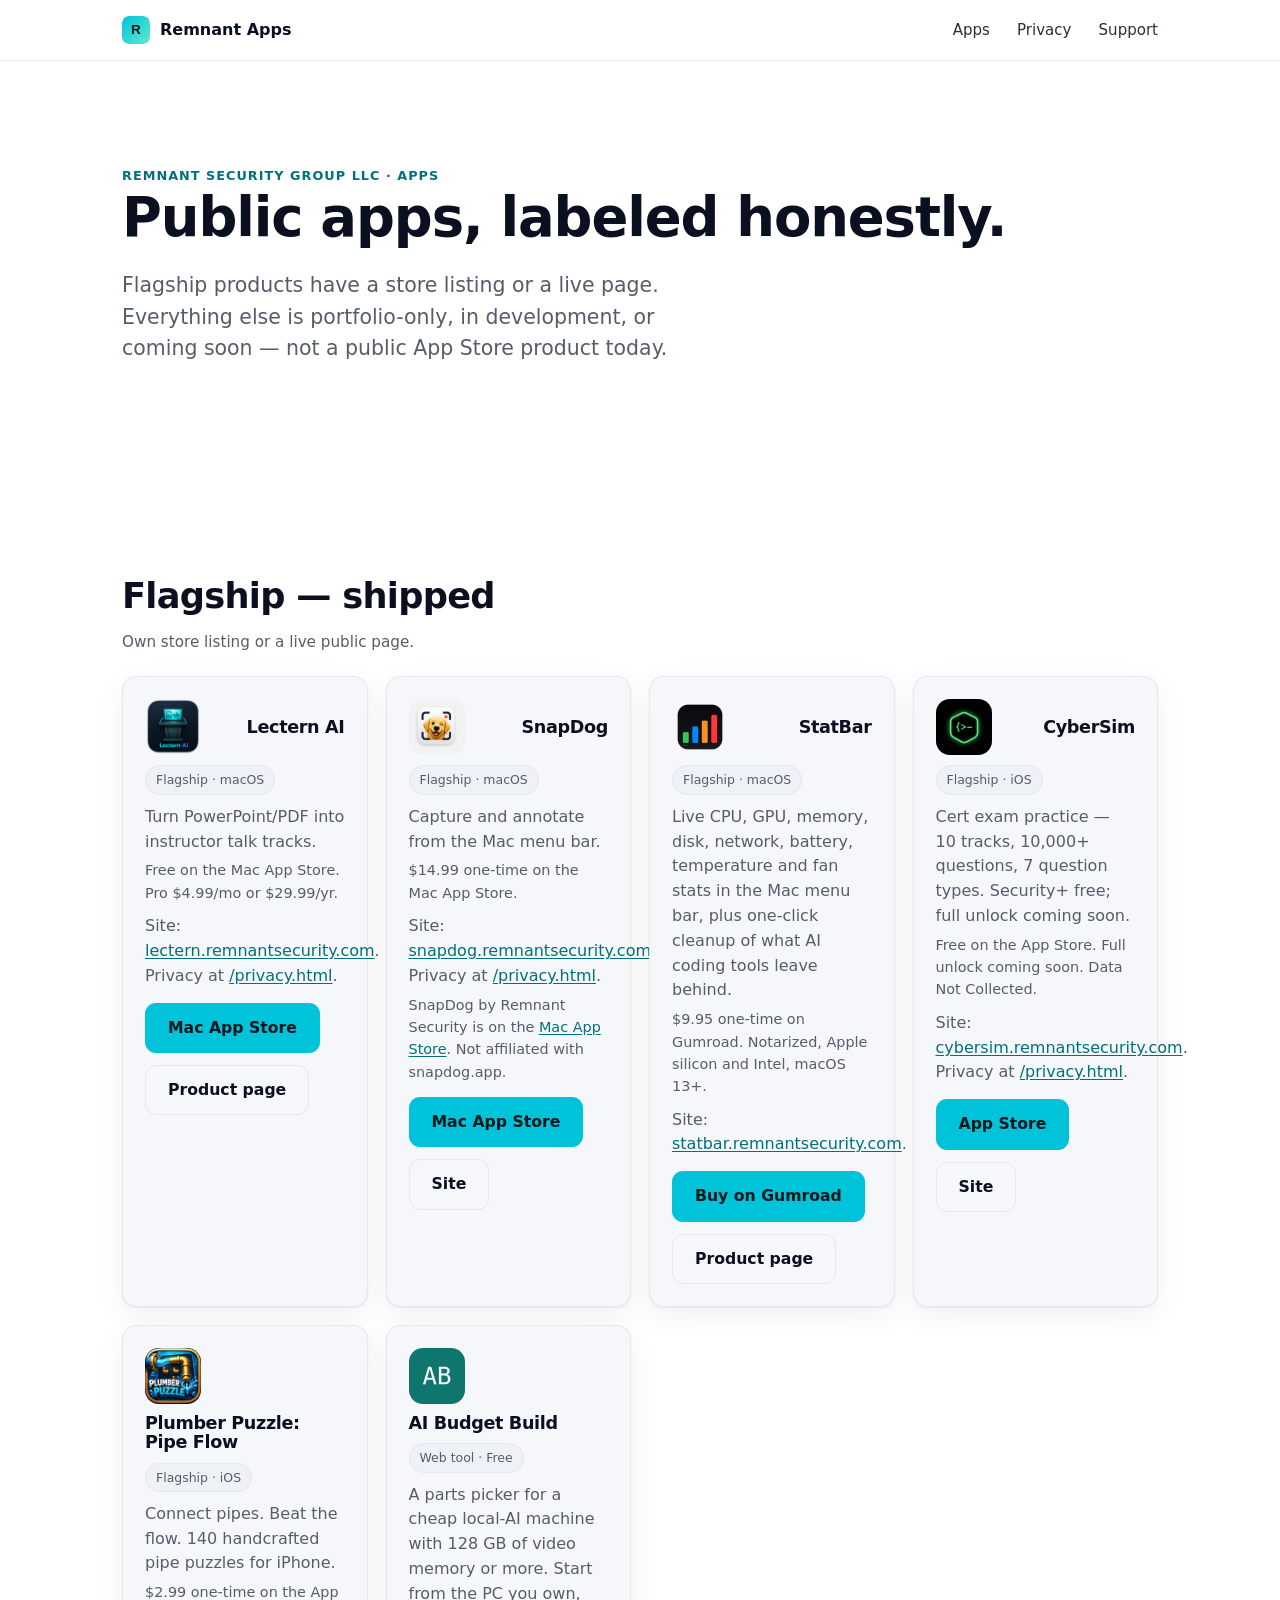
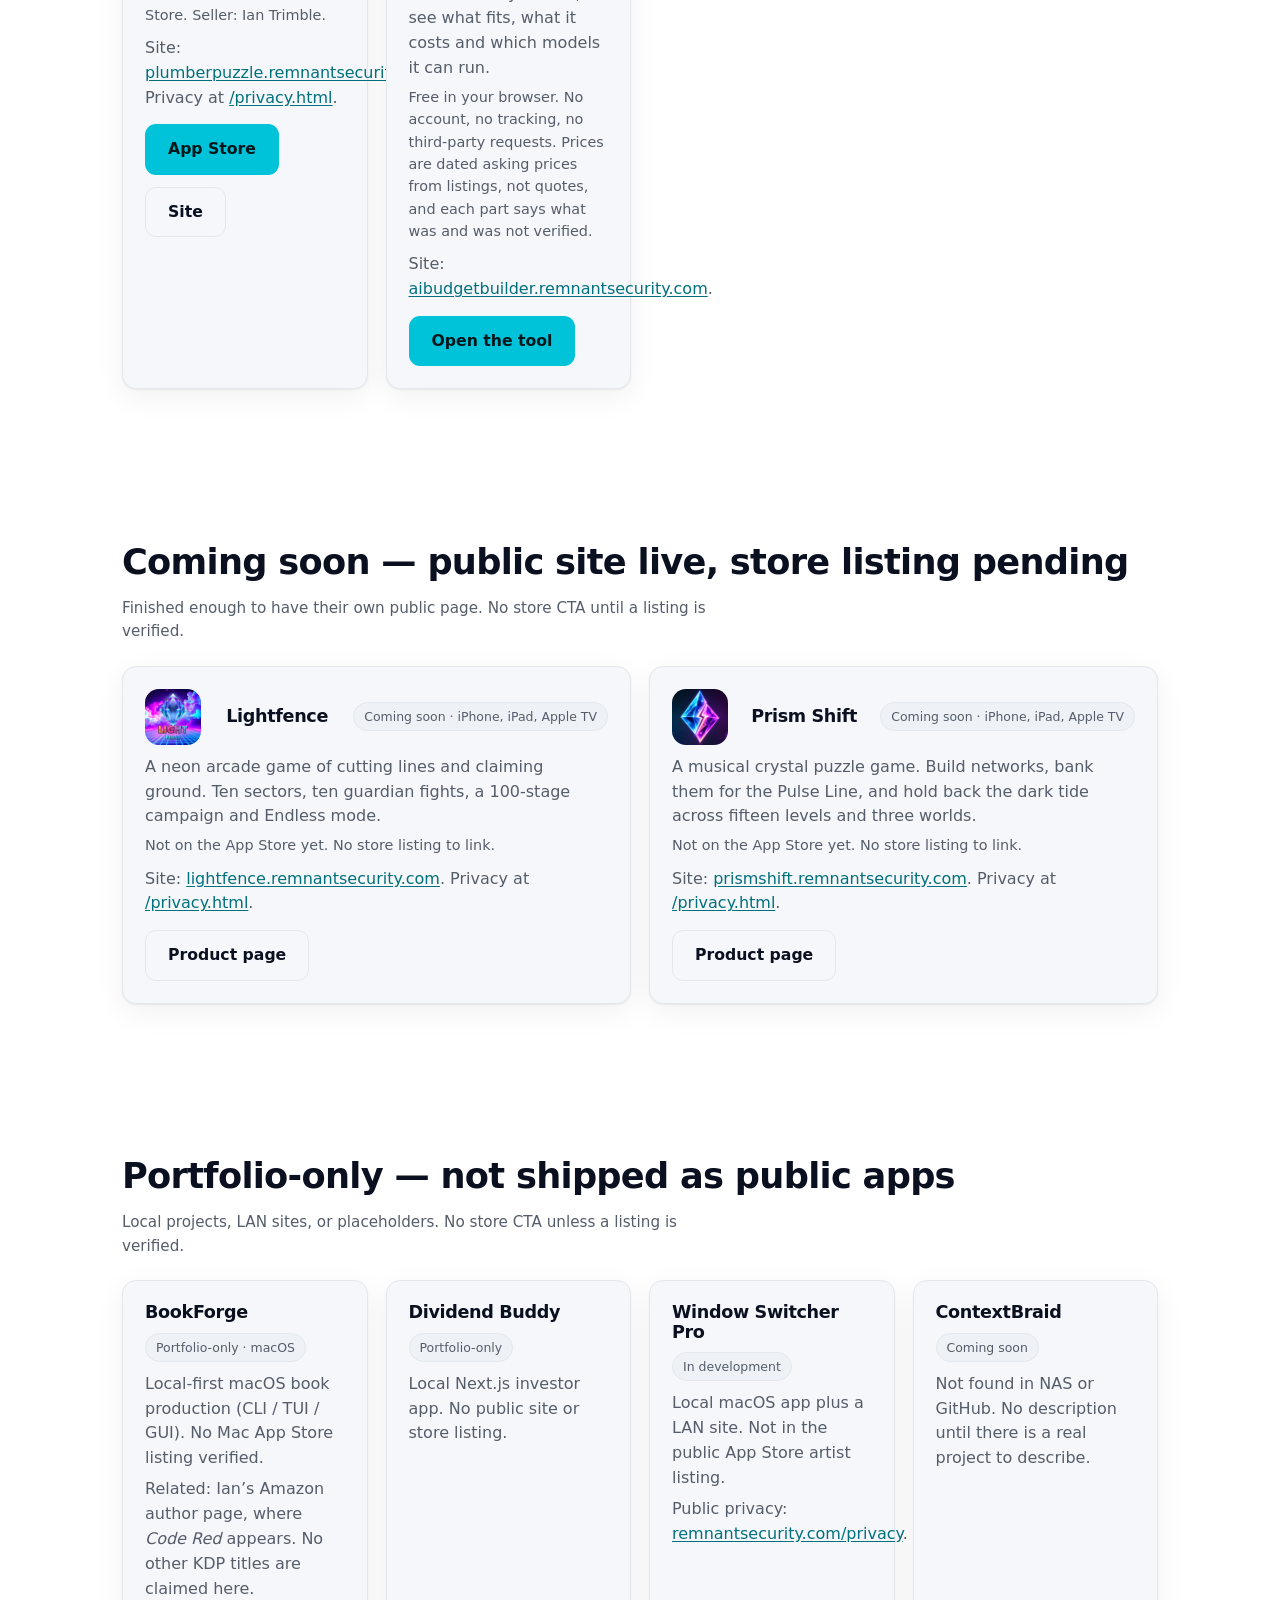
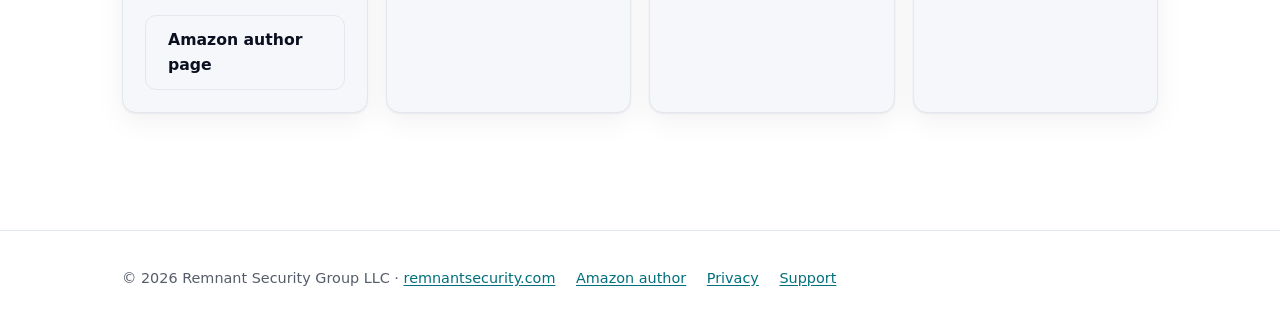
==== commit 9562ebfc: "List AI Budget Build (free web tool, live at aibudgetbuilder.remnantsecurity.com)" ====
--- a/index.html
+++ b/index.html
@@ -26,7 +26,6 @@
   <meta name="twitter:image" content="https://apps.remnantsecurity.com/og-card.png">
   <meta property="og:url" content="https://apps.remnantsecurity.com/">
   <meta name="twitter:card" content="summary_large_image">
-<link rel="stylesheet" href="/sponsors.css">
 </head>
 <body>
   <nav class="nav"><div class="nav-inner">
@@ -126,6 +125,20 @@
         </div>
       </article>
 
+      <article class="card">
+        <div class="card-top">
+          <img src="/icons/aibudgetbuild.png" alt="" width="56" height="56" style="border-radius:14px;flex:0 0 auto">
+          <h3>AI Budget Build</h3>
+          <span class="badge">Web tool · Free</span>
+        </div>
+        <p>A parts picker for a cheap local-AI machine with 128 GB of video memory or more. Start from the PC you own, see what fits, what it costs and which models it can run.</p>
+        <p class="meta">Free in your browser. No account, no tracking, no third-party requests. Prices are dated asking prices from listings, not quotes, and each part says what was and was not verified.</p>
+        <p>Site: <a href="https://aibudgetbuilder.remnantsecurity.com/">aibudgetbuilder.remnantsecurity.com</a>.</p>
+        <div class="actions">
+          <a class="button primary" href="https://aibudgetbuilder.remnantsecurity.com/">Open the tool</a>
+        </div>
+      </article>
+
     </div>
   </div></section>
 
@@ -210,19 +223,12 @@
     </div>
   </div></section>
 
-  <!-- TODO(sponsors): flip data-sponsors-live to "true" when https://github.com/sponsors/itrimble is live -->
-<section class="sp sp-sponsors" data-sponsors-live="false" aria-labelledby="sp-h"><div class="sp-wrap">
-  <h2 id="sp-h">Sponsors</h2>
-  <p class="sp-indie">These apps are made by one person at Remnant Security: no ads, no venture money. Sponsors and buyers keep it independent.</p>
-  <p class="sp-empty">No sponsors yet. <strong>Become our first sponsor.</strong></p>
-  <ul class="sp-row"><li><a class="sp-tile" href="mailto:iantrimble@remnantsecurity.com?subject=Remnant%20apps%20sponsorship" data-live-href="https://github.com/sponsors/itrimble" aria-label="Your logo here: become the first sponsor of these apps"><span class="sp-slot" aria-hidden="true">+</span><span>Your logo here</span></a></li></ul>
-  <p class="sp-cta">Want to sponsor these apps? <span data-show-when="live">Use <a href="mailto:iantrimble@remnantsecurity.com?subject=Remnant%20apps%20sponsorship" data-live-href="https://github.com/sponsors/itrimble">GitHub Sponsors</a> or reach</span><span data-show-when="pending">Reach</span> out directly to <a href="mailto:iantrimble@remnantsecurity.com?subject=Remnant%20apps%20sponsorship">iantrimble@remnantsecurity.com</a>.</p>
-</div></section>
-<footer class="sp sp-foot"><div class="sp-wrap">
-  <nav aria-label="Footer"><a href="/privacy.html">privacy</a><span aria-hidden="true">·</span><a href="https://github.com/itrimble/apps-site" rel="noopener">github</a><span aria-hidden="true">·</span><a href="mailto:iantrimble@remnantsecurity.com">contact</a></nav>
-  <p class="sp-made"><a href="https://remnantsecurity.com">made with <span class="sp-heart" aria-hidden="true">♥</span><span class="sp-sr">love</span></a></p>
-  <p class="sp-legal"><span class="sp-nw">© 2026 Remnant Security Group LLC</span> · <span class="sp-nw"><a href="https://www.amazon.com/stores/author/B0BRL7WV64">Amazon author</a></span> · <span class="sp-nw"><a href="/support.html">Support</a></span></p>
-</div></footer>
-<script src="/sponsors.js"></script>
+  <footer class="footer"><div class="wrap">
+    © 2026 Remnant Security Group LLC ·
+    <a href="https://remnantsecurity.com">remnantsecurity.com</a>
+    <a href="https://www.amazon.com/stores/author/B0BRL7WV64">Amazon author</a>
+    <a href="/privacy.html">Privacy</a>
+    <a href="/support.html">Support</a>
+  </div></footer>
 <script src="/posthog.js"></script></body>
 </html>
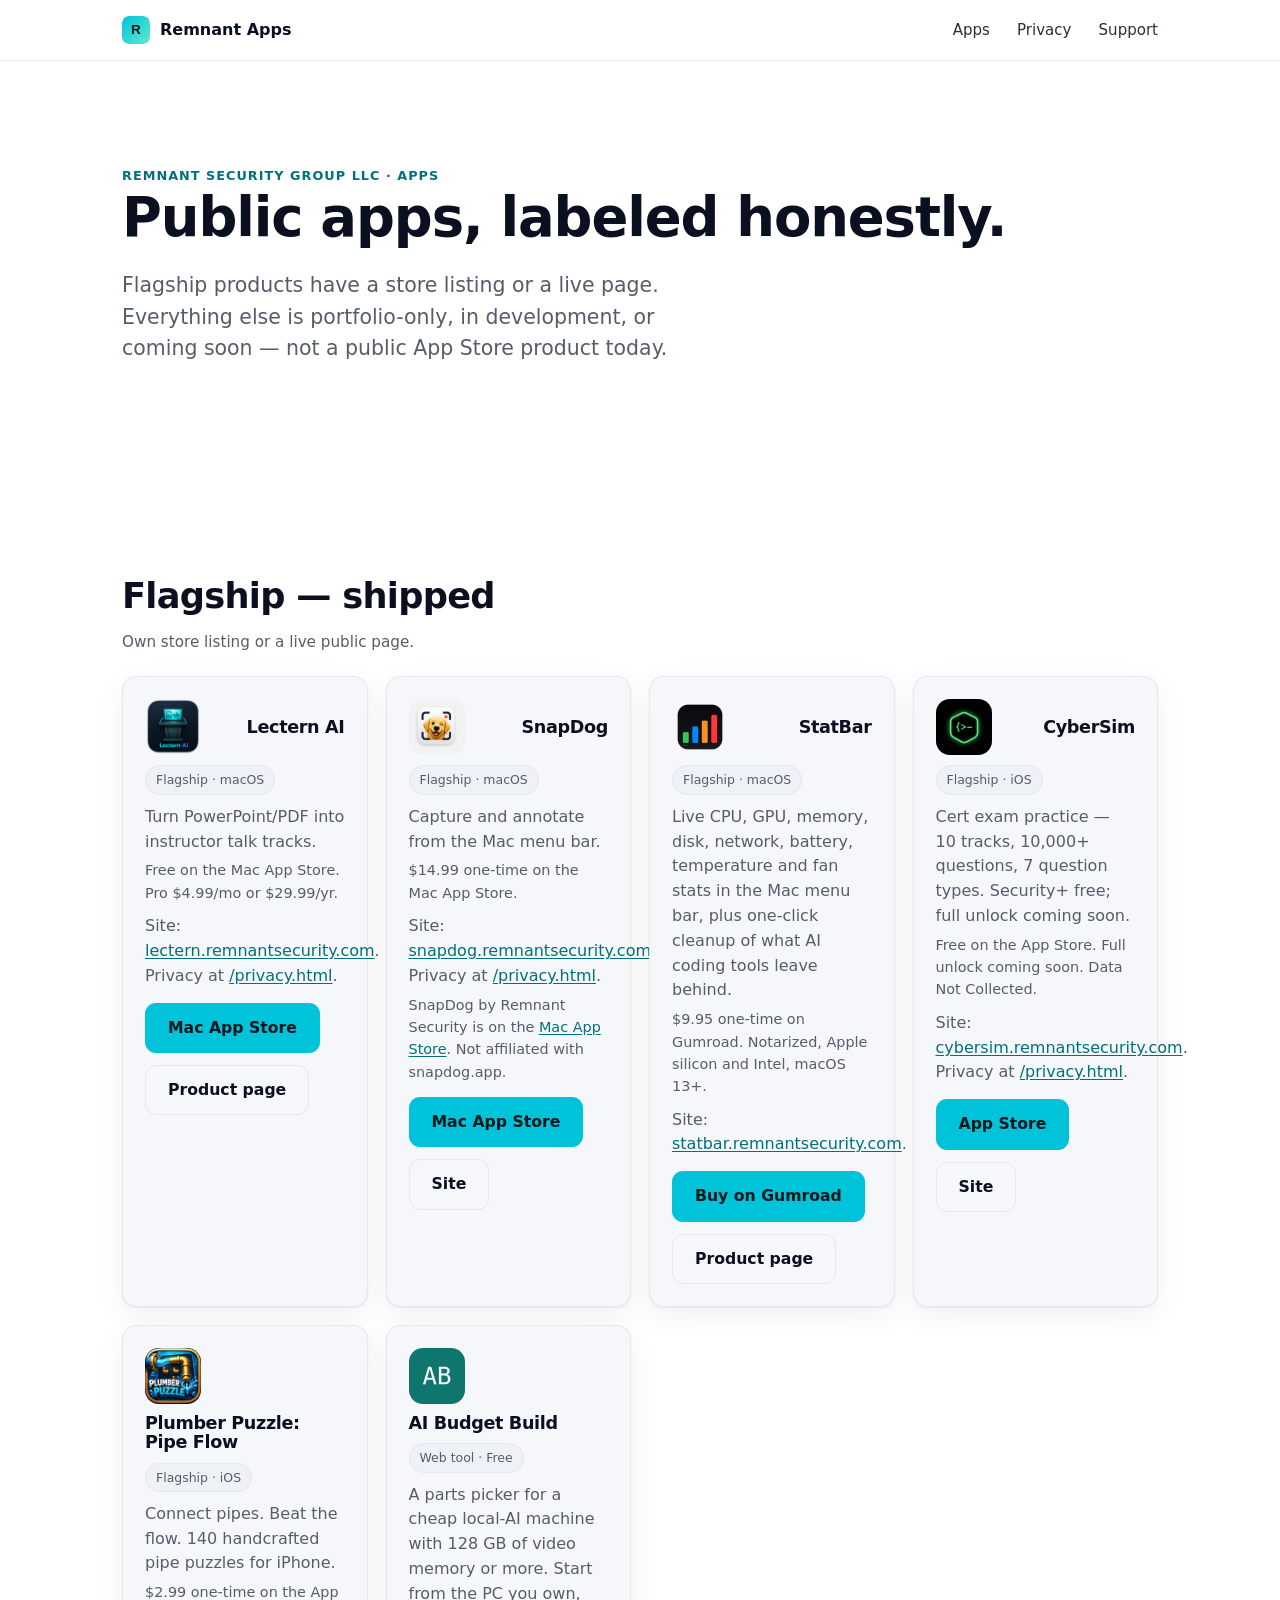
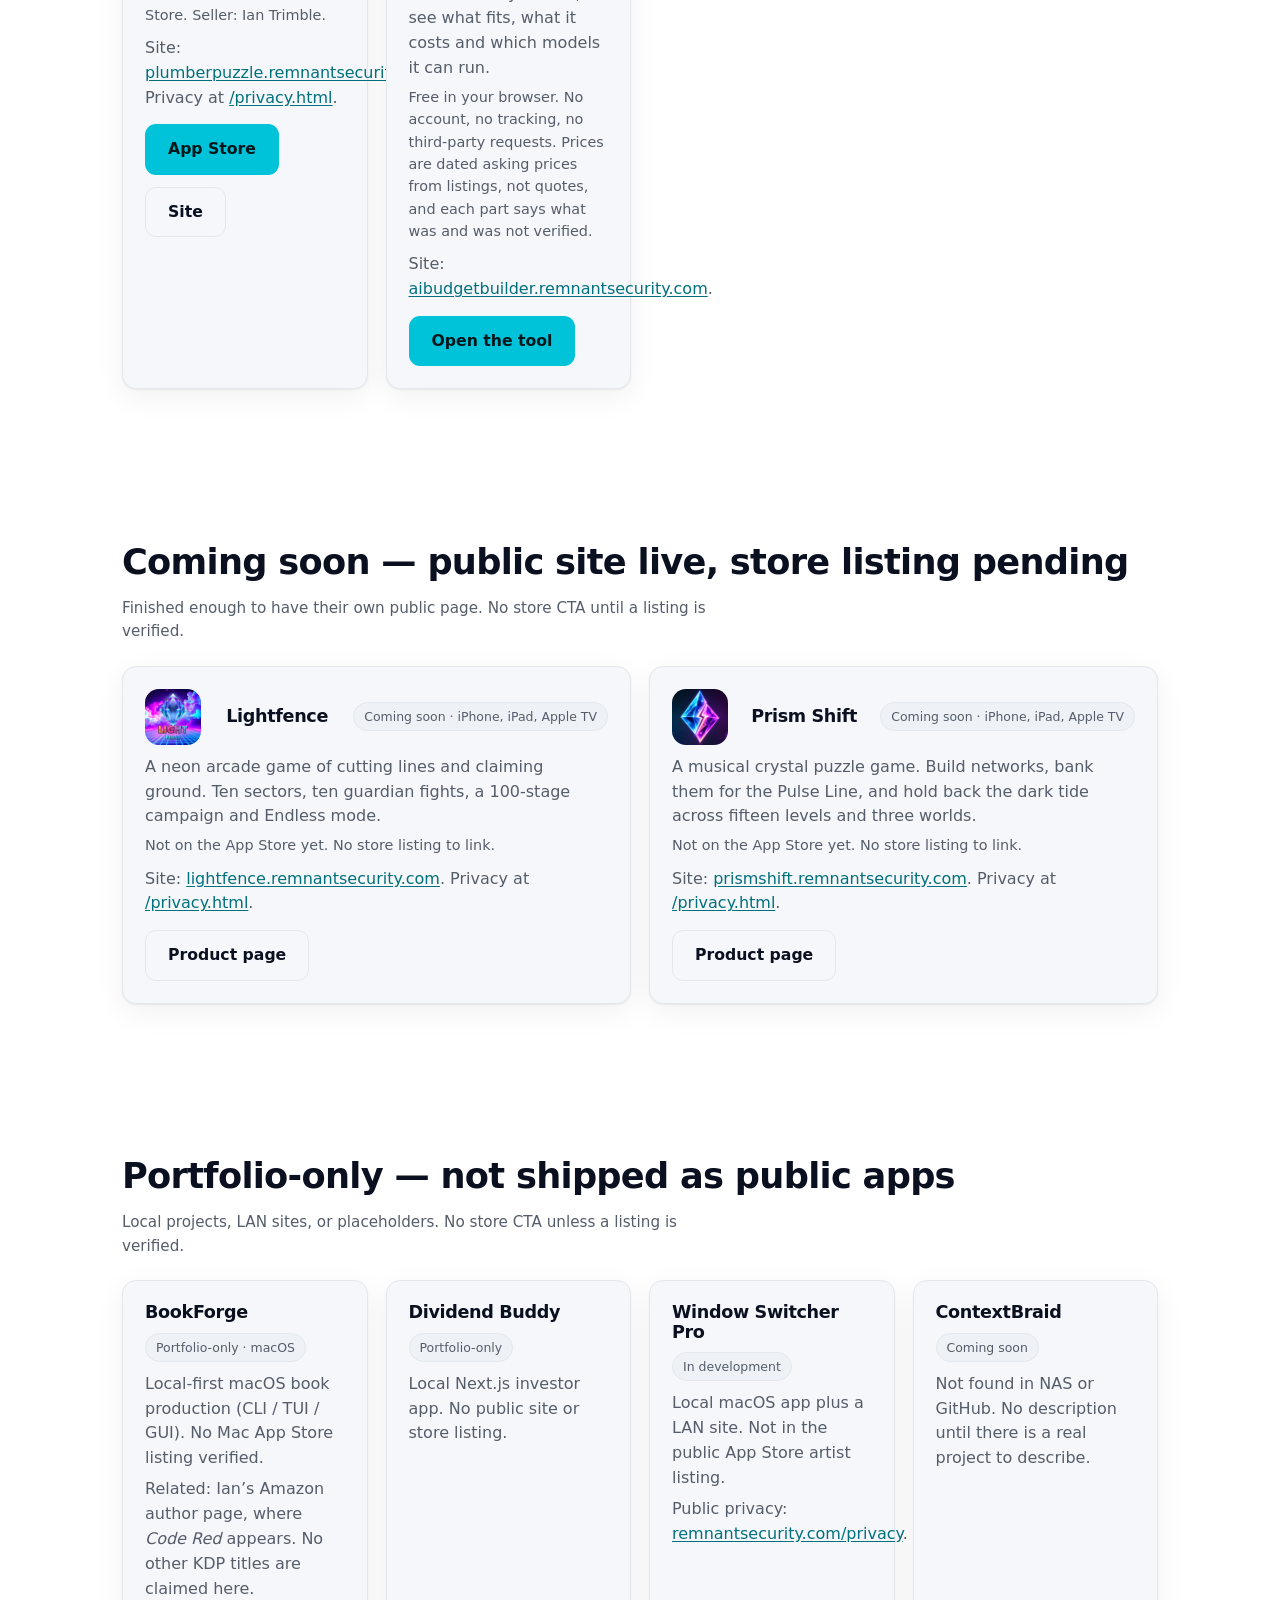
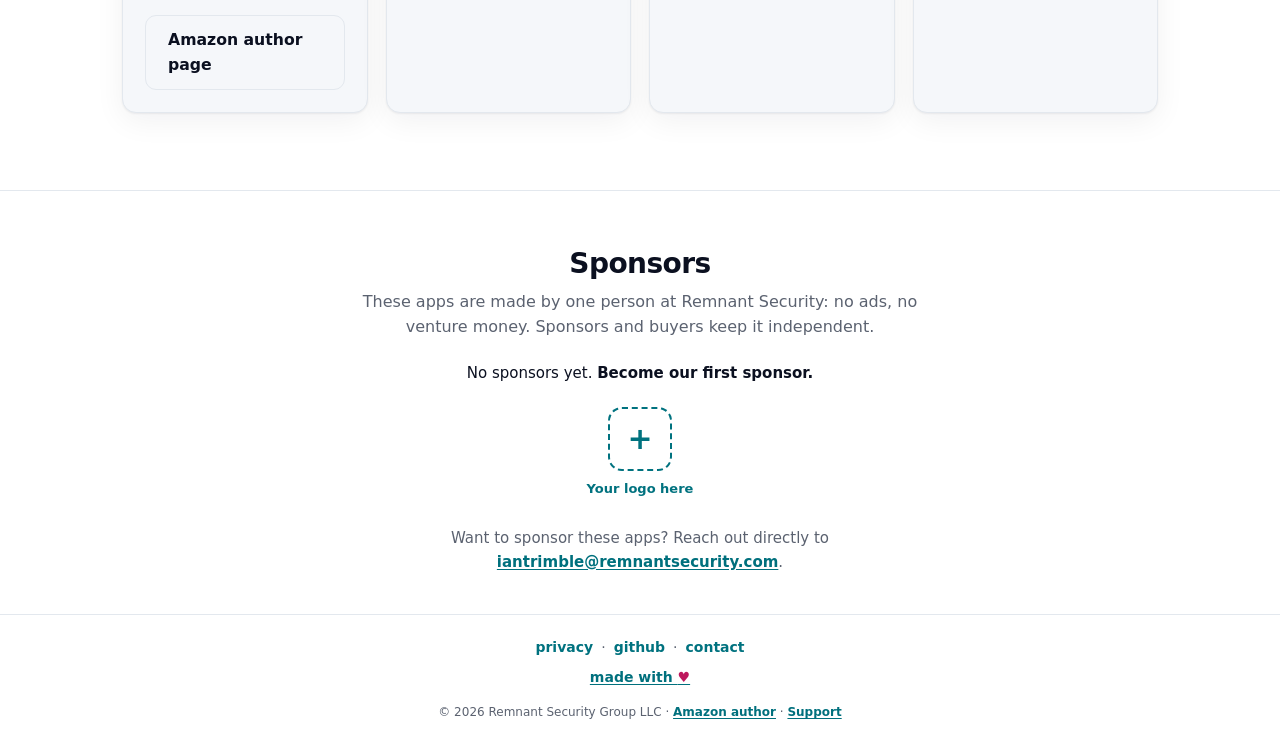
==== commit 468fc721: "Merge 58df437a1545e258e7805eee0be74429de725dbb into 9562ebfc904817770ed0602122205e159d56cd02" ====
--- a/index.html
+++ b/index.html
@@ -26,6 +26,7 @@
   <meta name="twitter:image" content="https://apps.remnantsecurity.com/og-card.png">
   <meta property="og:url" content="https://apps.remnantsecurity.com/">
   <meta name="twitter:card" content="summary_large_image">
+<link rel="stylesheet" href="/sponsors.css">
 </head>
 <body>
   <nav class="nav"><div class="nav-inner">
@@ -223,12 +224,19 @@
     </div>
   </div></section>
 
-  <footer class="footer"><div class="wrap">
-    © 2026 Remnant Security Group LLC ·
-    <a href="https://remnantsecurity.com">remnantsecurity.com</a>
-    <a href="https://www.amazon.com/stores/author/B0BRL7WV64">Amazon author</a>
-    <a href="/privacy.html">Privacy</a>
-    <a href="/support.html">Support</a>
-  </div></footer>
+  <!-- TODO(sponsors): flip data-sponsors-live to "true" when https://github.com/sponsors/itrimble is live -->
+<section class="sp sp-sponsors" data-sponsors-live="false" aria-labelledby="sp-h"><div class="sp-wrap">
+  <h2 id="sp-h">Sponsors</h2>
+  <p class="sp-indie">These apps are made by one person at Remnant Security: no ads, no venture money. Sponsors and buyers keep it independent.</p>
+  <p class="sp-empty">No sponsors yet. <strong>Become our first sponsor.</strong></p>
+  <ul class="sp-row"><li><a class="sp-tile" href="mailto:iantrimble@remnantsecurity.com?subject=Remnant%20apps%20sponsorship" data-live-href="https://github.com/sponsors/itrimble" aria-label="Your logo here: become the first sponsor of these apps"><span class="sp-slot" aria-hidden="true">+</span><span>Your logo here</span></a></li></ul>
+  <p class="sp-cta">Want to sponsor these apps? <span data-show-when="live">Use <a href="mailto:iantrimble@remnantsecurity.com?subject=Remnant%20apps%20sponsorship" data-live-href="https://github.com/sponsors/itrimble">GitHub Sponsors</a> or reach</span><span data-show-when="pending">Reach</span> out directly to <a href="mailto:iantrimble@remnantsecurity.com?subject=Remnant%20apps%20sponsorship">iantrimble@remnantsecurity.com</a>.</p>
+</div></section>
+<footer class="sp sp-foot"><div class="sp-wrap">
+  <nav aria-label="Footer"><a href="/privacy.html">privacy</a><span aria-hidden="true">·</span><a href="https://github.com/itrimble/apps-site" rel="noopener">github</a><span aria-hidden="true">·</span><a href="mailto:iantrimble@remnantsecurity.com">contact</a></nav>
+  <p class="sp-made"><a href="https://remnantsecurity.com">made with <span class="sp-heart" aria-hidden="true">♥</span><span class="sp-sr">love</span></a></p>
+  <p class="sp-legal"><span class="sp-nw">© 2026 Remnant Security Group LLC</span> · <span class="sp-nw"><a href="https://www.amazon.com/stores/author/B0BRL7WV64">Amazon author</a></span> · <span class="sp-nw"><a href="/support.html">Support</a></span></p>
+</div></footer>
+<script src="/sponsors.js"></script>
 <script src="/posthog.js"></script></body>
 </html>
--- a/sponsors.css
+++ b/sponsors.css
@@ -0,0 +1,26 @@
+/* Sponsors section + minimal footer (Handy-style). All classes prefixed sp- to avoid clashes. */
+.sp{--sp-link:#00727f;--sp-ink:#0b1020;--sp-muted:#5b6270;--sp-line:#e3e8ee;--sp-tile:#fff;--sp-heart:#be185d}
+@media (prefers-color-scheme: dark){.sp{--sp-link:#00C2D8;--sp-ink:#f5f7fa;--sp-muted:#a7b0bf;--sp-line:#232a3d;--sp-tile:#121a2e;--sp-heart:#f472b6}}
+.sp-wrap{max-width:1080px;margin:0 auto;padding:0 24px;box-sizing:border-box}
+.sp-sponsors{padding:56px 0 40px;border-top:1px solid var(--sp-line);text-align:center;font-family:inherit}
+.sp-sponsors h2{margin:0 0 10px;font-size:28px;line-height:1.2;letter-spacing:-.02em;color:var(--sp-ink)}
+.sp-indie{max-width:560px;margin:0 auto 22px;color:var(--sp-muted);font-size:16px;line-height:1.55}
+.sp-empty{margin:0 0 16px;color:var(--sp-ink);font-size:15px}
+.sp-row{display:flex;justify-content:center;flex-wrap:wrap;gap:20px;margin:0 0 22px;padding:0;list-style:none}
+.sp-sponsors a.sp-tile{display:inline-flex;flex-direction:column;align-items:center;gap:8px;margin:0;padding:6px;text-decoration:none;color:var(--sp-link);font-size:13px;font-weight:600;border-radius:14px}
+.sp-slot{width:64px;height:64px;box-sizing:border-box;border:2px dashed var(--sp-link);border-radius:14px;display:flex;align-items:center;justify-content:center;font-size:30px;line-height:1;color:var(--sp-link);background:var(--sp-tile)}
+.sp-tile:hover .sp-slot{border-style:solid}
+.sp-cta{margin:0 auto;max-width:600px;color:var(--sp-muted);font-size:15px;line-height:1.55}
+.sp a{color:var(--sp-link);font-weight:600;margin:0;padding:0;display:inline}
+.sp a:focus-visible{outline:3px solid var(--sp-link);outline-offset:3px;border-radius:6px}
+footer.sp-foot{padding:22px 0 30px;margin:0;color:var(--sp-muted);font-size:13px;border-top:1px solid var(--sp-line);text-align:center}
+.sp-foot nav{display:flex;justify-content:center;flex-wrap:wrap;gap:8px;font-size:14px;margin:0}
+.sp-made{margin:8px 0 14px;font-size:14px}
+.sp-made a{text-decoration:none}
+.sp-heart{color:var(--sp-heart)}
+.sp-legal{font-size:12px;margin:0;line-height:1.7;color:var(--sp-muted)}
+.sp-nw{white-space:nowrap}
+.sp-sr{position:absolute;width:1px;height:1px;overflow:hidden;clip:rect(0 0 0 0);white-space:nowrap}
+[data-show-when="live"]{display:none}
+[data-sponsors-live="true"] [data-show-when="live"]{display:inline}
+[data-sponsors-live="true"] [data-show-when="pending"]{display:none}
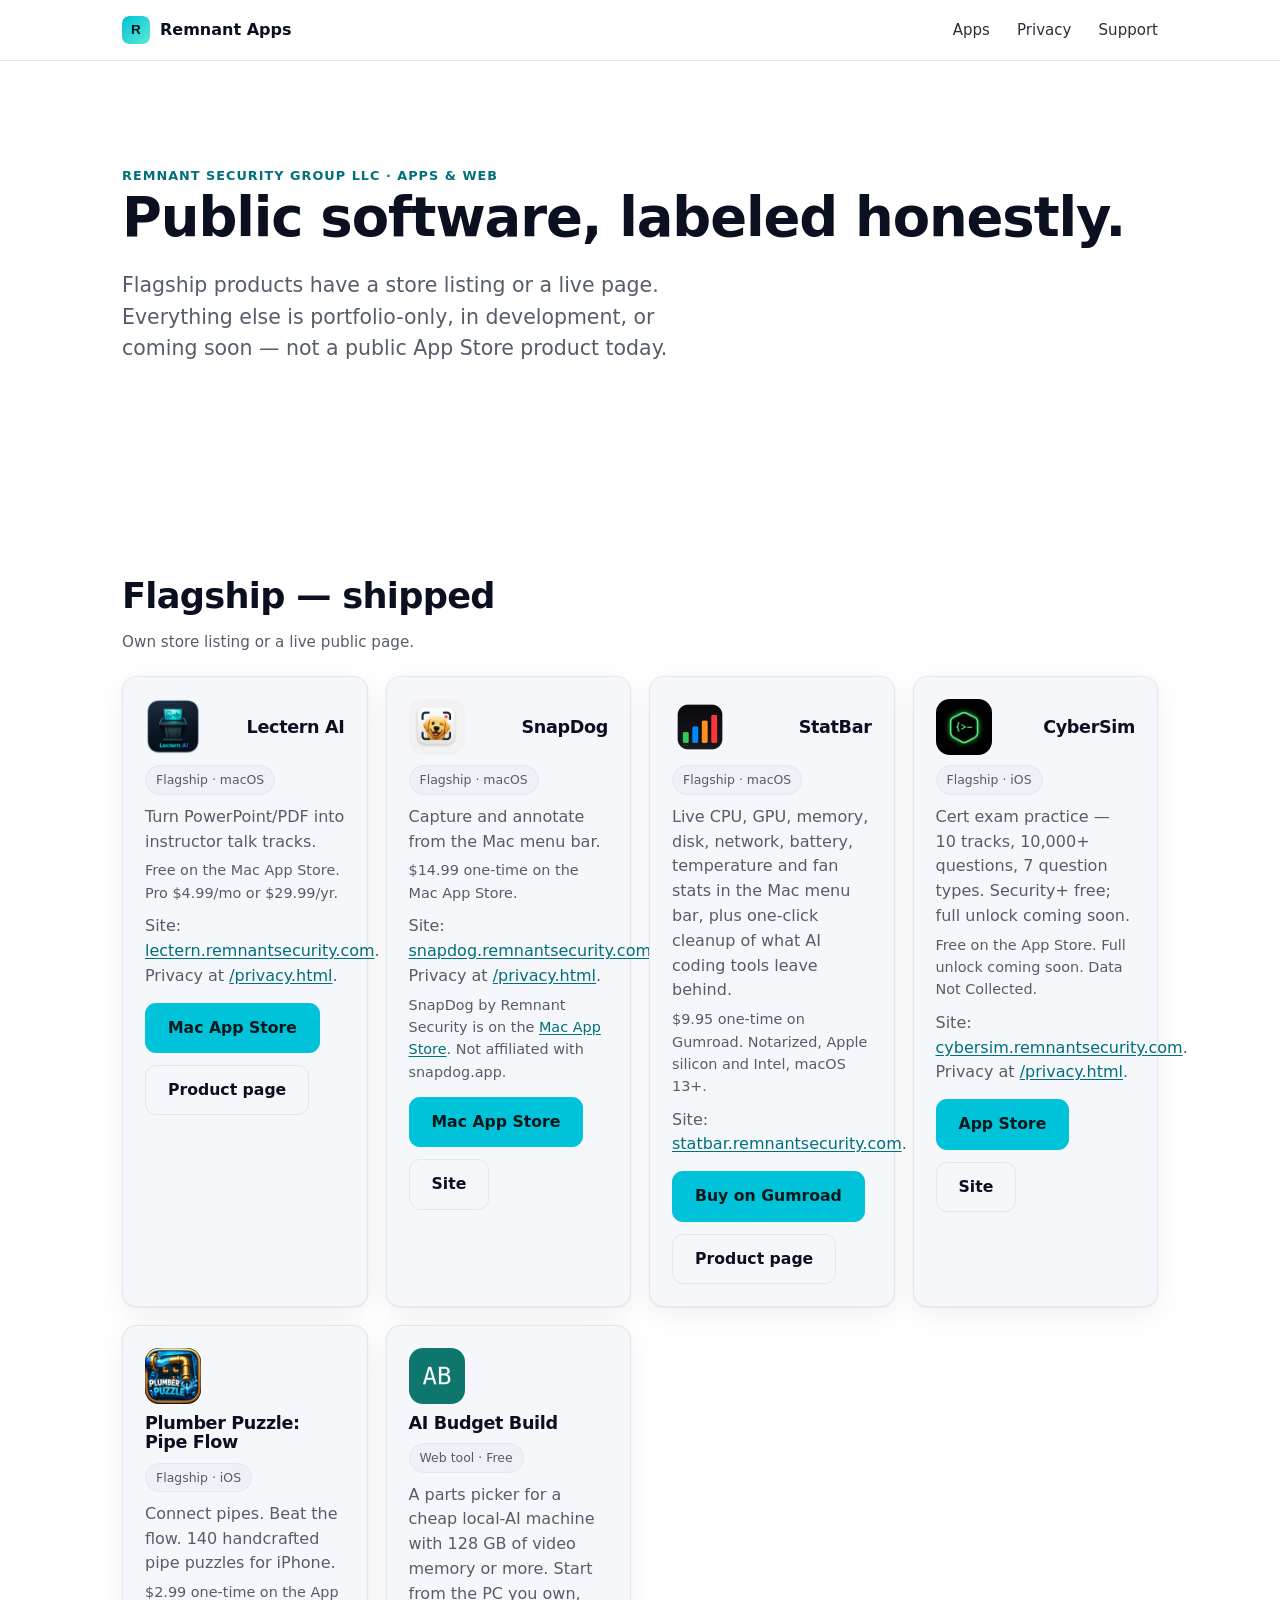
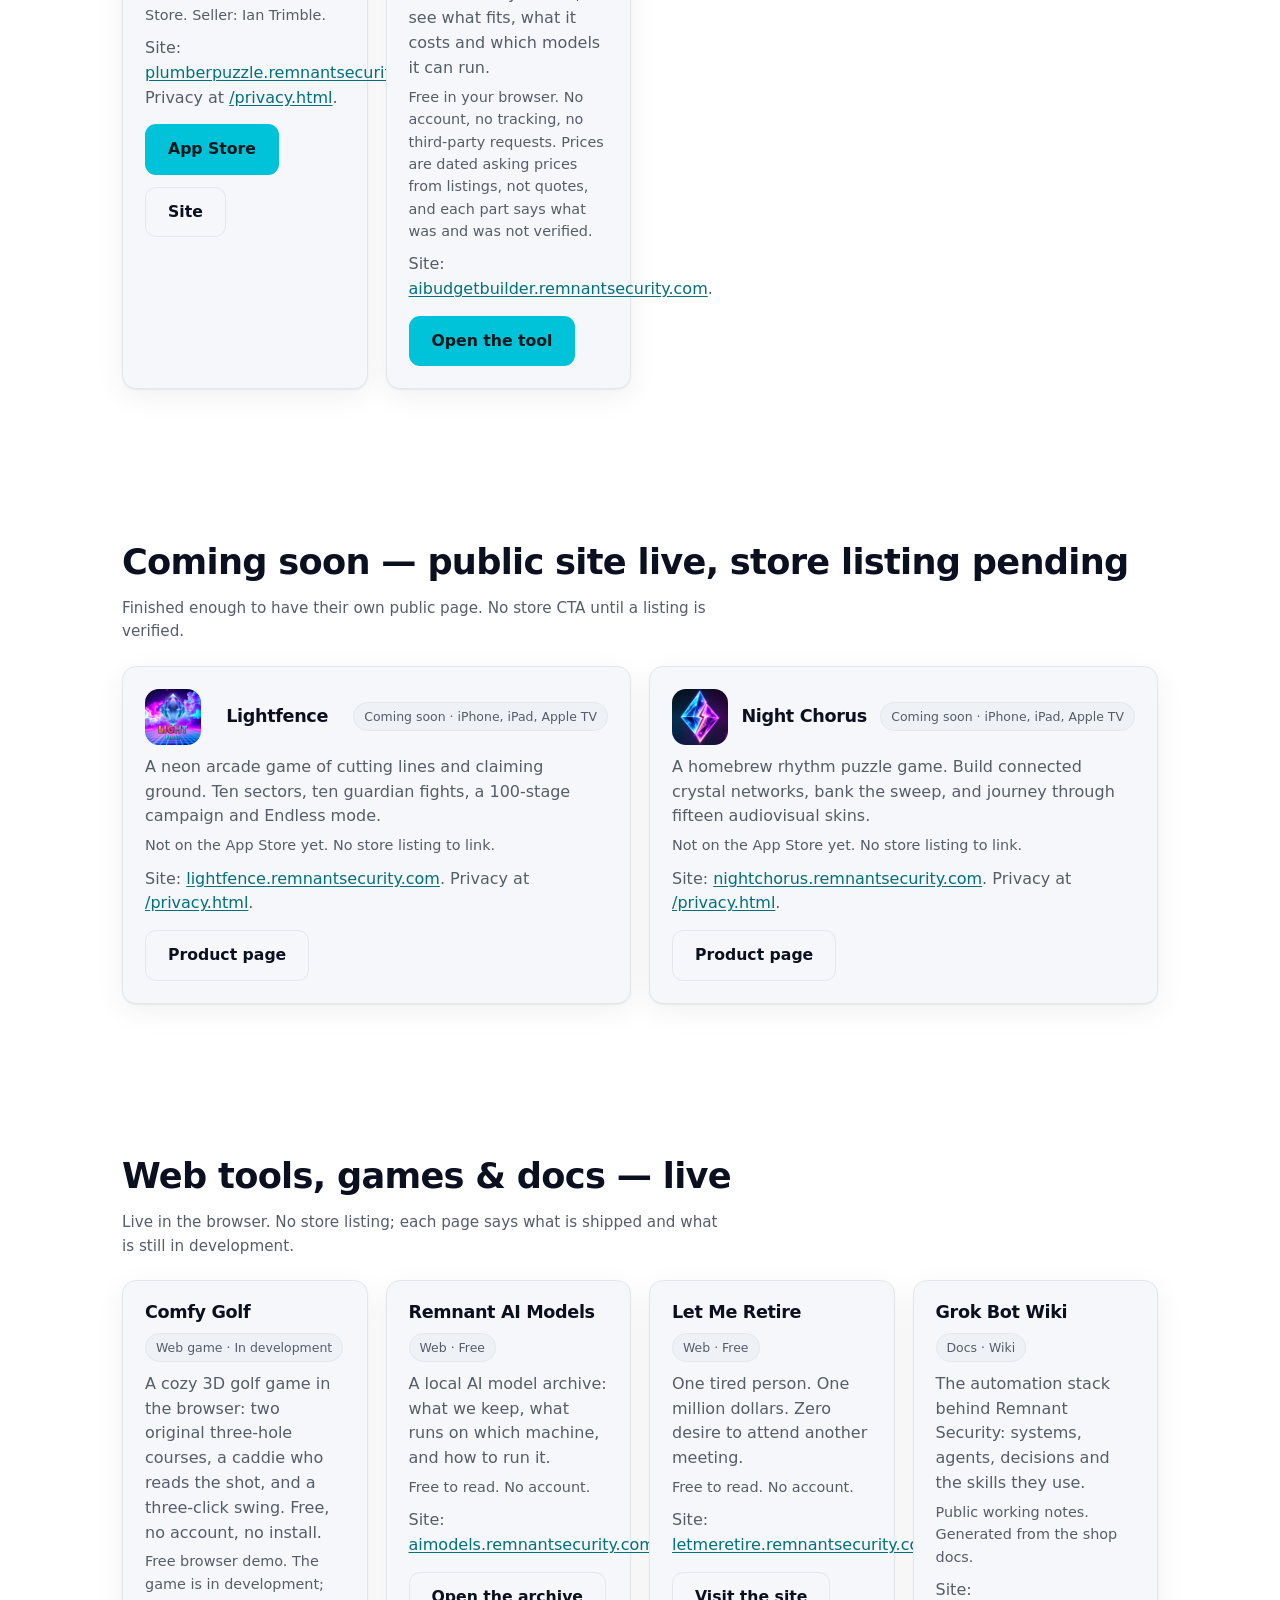
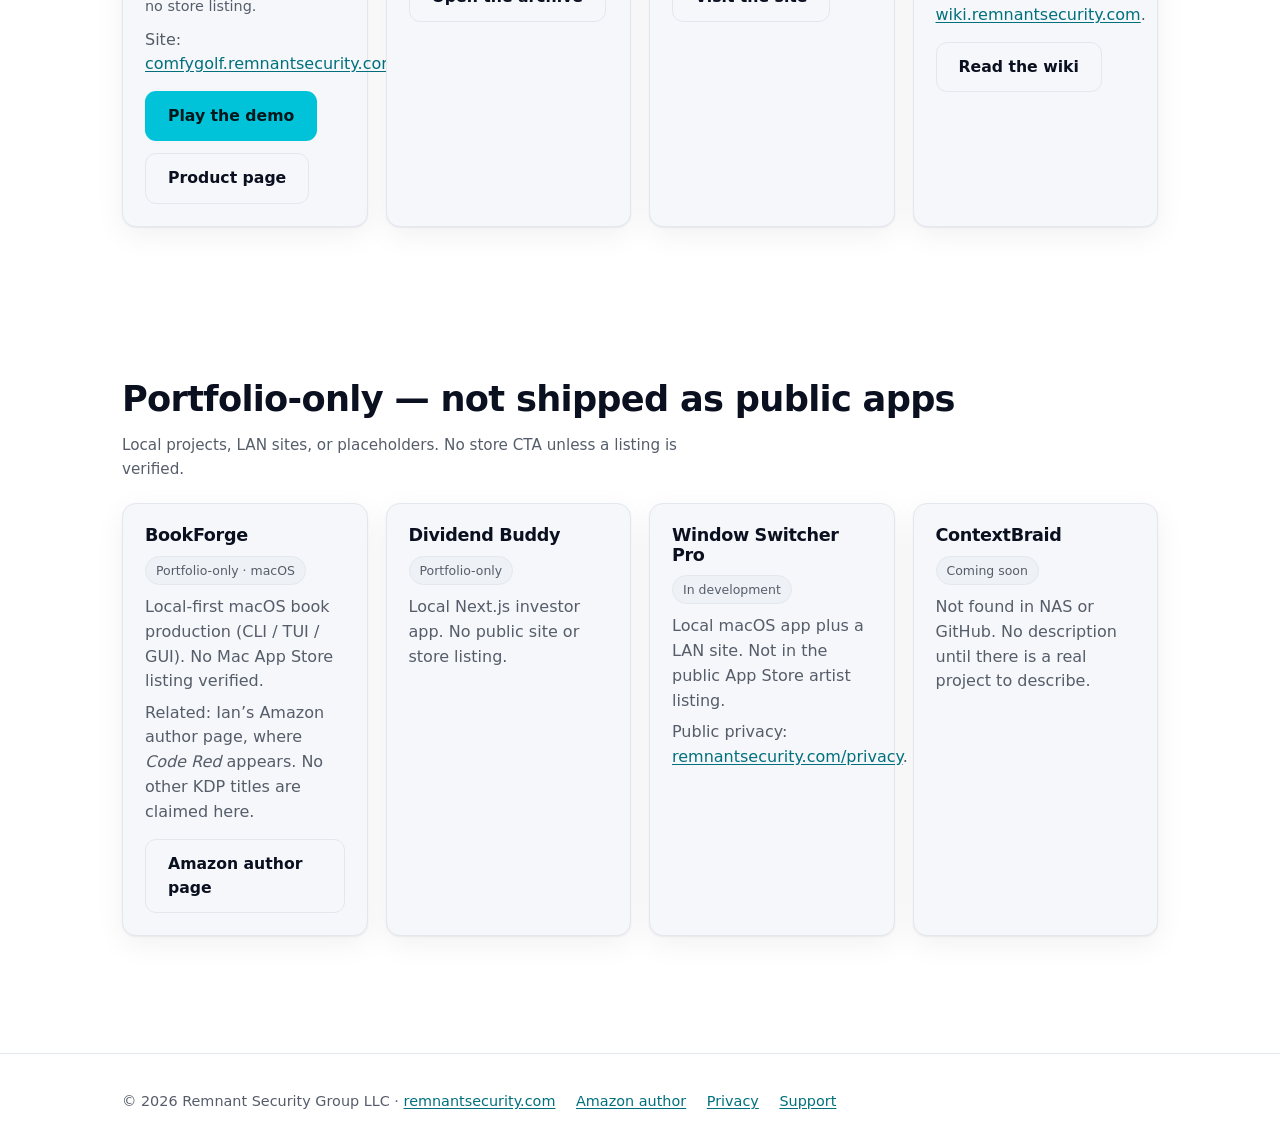
==== commit 83a5cab9: "List Night Chorus, Comfy Golf, AI Models, Let Me Retire and the Grok Bot Wiki" ====
--- a/index.html
+++ b/index.html
@@ -3,8 +3,8 @@
 <head>
   <meta charset="utf-8">
   <meta name="viewport" content="width=device-width, initial-scale=1">
-  <title>Remnant Security Apps — public Mac and iOS software</title>
-  <meta name="description" content="Public apps from Remnant Security Group LLC: Lectern AI, SnapDog, StatBar, CyberSim, and Plumber Puzzle: Pipe Flow, with Lightfence and Prism Shift coming soon, plus local projects that are not shipped as public products.">
+  <title>Remnant Security Apps &amp; Web — public software</title>
+  <meta name="description" content="Public apps and web tools from Remnant Security Group LLC: Lectern AI, SnapDog, StatBar, CyberSim, Plumber Puzzle: Pipe Flow, Lightfence and Night Chorus, Comfy Golf, AI Budget Build, Remnant AI Models, Let Me Retire and the Grok Bot Wiki.">
   <link rel="canonical" href="https://apps.remnantsecurity.com/">
   <link rel="icon" href="/favicon.svg" type="image/svg+xml">
   <link rel="stylesheet" href="/styles.css">
@@ -17,8 +17,8 @@
     .note { color:var(--muted); font-size:.95rem; max-width:62ch; }
     .draft { margin:18px 0 0; padding:10px 14px; border:1px dashed var(--border); border-radius:10px; color:var(--muted); font-size:.88rem; }
   </style>
-  <meta property="og:title" content="Remnant Security Apps — public Mac and iOS software">
-  <meta property="og:description" content="Public apps from Remnant Security Group LLC: Lectern AI, SnapDog, StatBar, CyberSim, and Plumber Puzzle: Pipe Flow, with Lightfence and Prism Shift coming soon, plus local projects that are not shipped as public products.">
+  <meta property="og:title" content="Remnant Security Apps &amp; Web — public software">
+  <meta property="og:description" content="Public apps and web tools from Remnant Security Group LLC: Lectern AI, SnapDog, StatBar, CyberSim, Plumber Puzzle: Pipe Flow, Lightfence and Night Chorus, Comfy Golf, AI Budget Build, Remnant AI Models, Let Me Retire and the Grok Bot Wiki.">
   <meta property="og:image" content="https://apps.remnantsecurity.com/og-card.png">
   <meta property="og:image:width" content="1200">
   <meta property="og:image:height" content="630">
@@ -26,7 +26,6 @@
   <meta name="twitter:image" content="https://apps.remnantsecurity.com/og-card.png">
   <meta property="og:url" content="https://apps.remnantsecurity.com/">
   <meta name="twitter:card" content="summary_large_image">
-<link rel="stylesheet" href="/sponsors.css">
 </head>
 <body>
   <nav class="nav"><div class="nav-inner">
@@ -39,8 +38,8 @@
   </div></nav>
 
   <header class="hero"><div class="wrap">
-    <span class="eyebrow">Remnant Security Group LLC · Apps</span>
-    <h1>Public apps, labeled honestly.</h1>
+    <span class="eyebrow">Remnant Security Group LLC · Apps &amp; Web</span>
+    <h1>Public software, labeled honestly.</h1>
     <p class="lead">Flagship products have a store listing or a live page. Everything else is portfolio-only, in development, or coming soon — not a public App Store product today.</p>
       </div></header>
 
@@ -165,14 +164,75 @@
       <article class="card">
         <div class="card-top">
           <img src="/icons/prismshift.png" alt="" width="56" height="56" style="border-radius:14px;flex:0 0 auto">
-          <h3>Prism Shift</h3>
+          <h3>Night Chorus</h3>
           <span class="badge">Coming soon · iPhone, iPad, Apple TV</span>
         </div>
-        <p>A musical crystal puzzle game. Build networks, bank them for the Pulse Line, and hold back the dark tide across fifteen levels and three worlds.</p>
+        <p>A homebrew rhythm puzzle game. Build connected crystal networks, bank the sweep, and journey through fifteen audiovisual skins.</p>
         <p class="meta">Not on the App Store yet. No store listing to link.</p>
-        <p>Site: <a href="https://prismshift.remnantsecurity.com/">prismshift.remnantsecurity.com</a>. Privacy at <a href="https://prismshift.remnantsecurity.com/privacy.html">/privacy.html</a>.</p>
-        <div class="actions">
-          <a class="button secondary" href="https://prismshift.remnantsecurity.com/">Product page</a>
+        <p>Site: <a href="https://nightchorus.remnantsecurity.com/">nightchorus.remnantsecurity.com</a>. Privacy at <a href="https://nightchorus.remnantsecurity.com/privacy.html">/privacy.html</a>.</p>
+        <div class="actions">
+          <a class="button secondary" href="https://nightchorus.remnantsecurity.com/">Product page</a>
+        </div>
+      </article>
+
+    </div>
+  </div></section>
+
+  <section><div class="wrap">
+    <h2>Web tools, games &amp; docs — live</h2>
+    <p class="note">Live in the browser. No store listing; each page says what is shipped and what is still in development.</p>
+    <div class="grid" style="margin-top:22px">
+
+      <article class="card">
+        <div class="card-top">
+          <h3>Comfy Golf</h3>
+          <span class="badge">Web game · In development</span>
+        </div>
+        <p>A cozy 3D golf game in the browser: two original three-hole courses, a caddie who reads the shot, and a three-click swing. Free, no account, no install.</p>
+        <p class="meta">Free browser demo. The game is in development; no store listing.</p>
+        <p>Site: <a href="https://comfygolf.remnantsecurity.com/">comfygolf.remnantsecurity.com</a>.</p>
+        <div class="actions">
+          <a class="button primary" href="https://comfygolf.remnantsecurity.com/play/">Play the demo</a>
+          <a class="button secondary" href="https://comfygolf.remnantsecurity.com/">Product page</a>
+        </div>
+      </article>
+
+      <article class="card">
+        <div class="card-top">
+          <h3>Remnant AI Models</h3>
+          <span class="badge">Web · Free</span>
+        </div>
+        <p>A local AI model archive: what we keep, what runs on which machine, and how to run it.</p>
+        <p class="meta">Free to read. No account.</p>
+        <p>Site: <a href="https://aimodels.remnantsecurity.com/">aimodels.remnantsecurity.com</a>.</p>
+        <div class="actions">
+          <a class="button secondary" href="https://aimodels.remnantsecurity.com/">Open the archive</a>
+        </div>
+      </article>
+
+      <article class="card">
+        <div class="card-top">
+          <h3>Let Me Retire</h3>
+          <span class="badge">Web · Free</span>
+        </div>
+        <p>One tired person. One million dollars. Zero desire to attend another meeting.</p>
+        <p class="meta">Free to read. No account.</p>
+        <p>Site: <a href="https://letmeretire.remnantsecurity.com/">letmeretire.remnantsecurity.com</a>.</p>
+        <div class="actions">
+          <a class="button secondary" href="https://letmeretire.remnantsecurity.com/">Visit the site</a>
+        </div>
+      </article>
+
+      <article class="card">
+        <div class="card-top">
+          <h3>Grok Bot Wiki</h3>
+          <span class="badge">Docs · Wiki</span>
+        </div>
+        <p>The automation stack behind Remnant Security: systems, agents, decisions and the skills they use.</p>
+        <p class="meta">Public working notes. Generated from the shop docs.</p>
+        <p>Site: <a href="https://wiki.remnantsecurity.com/">wiki.remnantsecurity.com</a>.</p>
+        <div class="actions">
+          <a class="button secondary" href="https://wiki.remnantsecurity.com/">Read the wiki</a>
         </div>
       </article>
 
@@ -224,19 +284,12 @@
     </div>
   </div></section>
 
-  <!-- TODO(sponsors): flip data-sponsors-live to "true" when https://github.com/sponsors/itrimble is live -->
-<section class="sp sp-sponsors" data-sponsors-live="false" aria-labelledby="sp-h"><div class="sp-wrap">
-  <h2 id="sp-h">Sponsors</h2>
-  <p class="sp-indie">These apps are made by one person at Remnant Security: no ads, no venture money. Sponsors and buyers keep it independent.</p>
-  <p class="sp-empty">No sponsors yet. <strong>Become our first sponsor.</strong></p>
-  <ul class="sp-row"><li><a class="sp-tile" href="mailto:iantrimble@remnantsecurity.com?subject=Remnant%20apps%20sponsorship" data-live-href="https://github.com/sponsors/itrimble" aria-label="Your logo here: become the first sponsor of these apps"><span class="sp-slot" aria-hidden="true">+</span><span>Your logo here</span></a></li></ul>
-  <p class="sp-cta">Want to sponsor these apps? <span data-show-when="live">Use <a href="mailto:iantrimble@remnantsecurity.com?subject=Remnant%20apps%20sponsorship" data-live-href="https://github.com/sponsors/itrimble">GitHub Sponsors</a> or reach</span><span data-show-when="pending">Reach</span> out directly to <a href="mailto:iantrimble@remnantsecurity.com?subject=Remnant%20apps%20sponsorship">iantrimble@remnantsecurity.com</a>.</p>
-</div></section>
-<footer class="sp sp-foot"><div class="sp-wrap">
-  <nav aria-label="Footer"><a href="/privacy.html">privacy</a><span aria-hidden="true">·</span><a href="https://github.com/itrimble/apps-site" rel="noopener">github</a><span aria-hidden="true">·</span><a href="mailto:iantrimble@remnantsecurity.com">contact</a></nav>
-  <p class="sp-made"><a href="https://remnantsecurity.com">made with <span class="sp-heart" aria-hidden="true">♥</span><span class="sp-sr">love</span></a></p>
-  <p class="sp-legal"><span class="sp-nw">© 2026 Remnant Security Group LLC</span> · <span class="sp-nw"><a href="https://www.amazon.com/stores/author/B0BRL7WV64">Amazon author</a></span> · <span class="sp-nw"><a href="/support.html">Support</a></span></p>
-</div></footer>
-<script src="/sponsors.js"></script>
+  <footer class="footer"><div class="wrap">
+    © 2026 Remnant Security Group LLC ·
+    <a href="https://remnantsecurity.com">remnantsecurity.com</a>
+    <a href="https://www.amazon.com/stores/author/B0BRL7WV64">Amazon author</a>
+    <a href="/privacy.html">Privacy</a>
+    <a href="/support.html">Support</a>
+  </div></footer>
 <script src="/posthog.js"></script></body>
 </html>
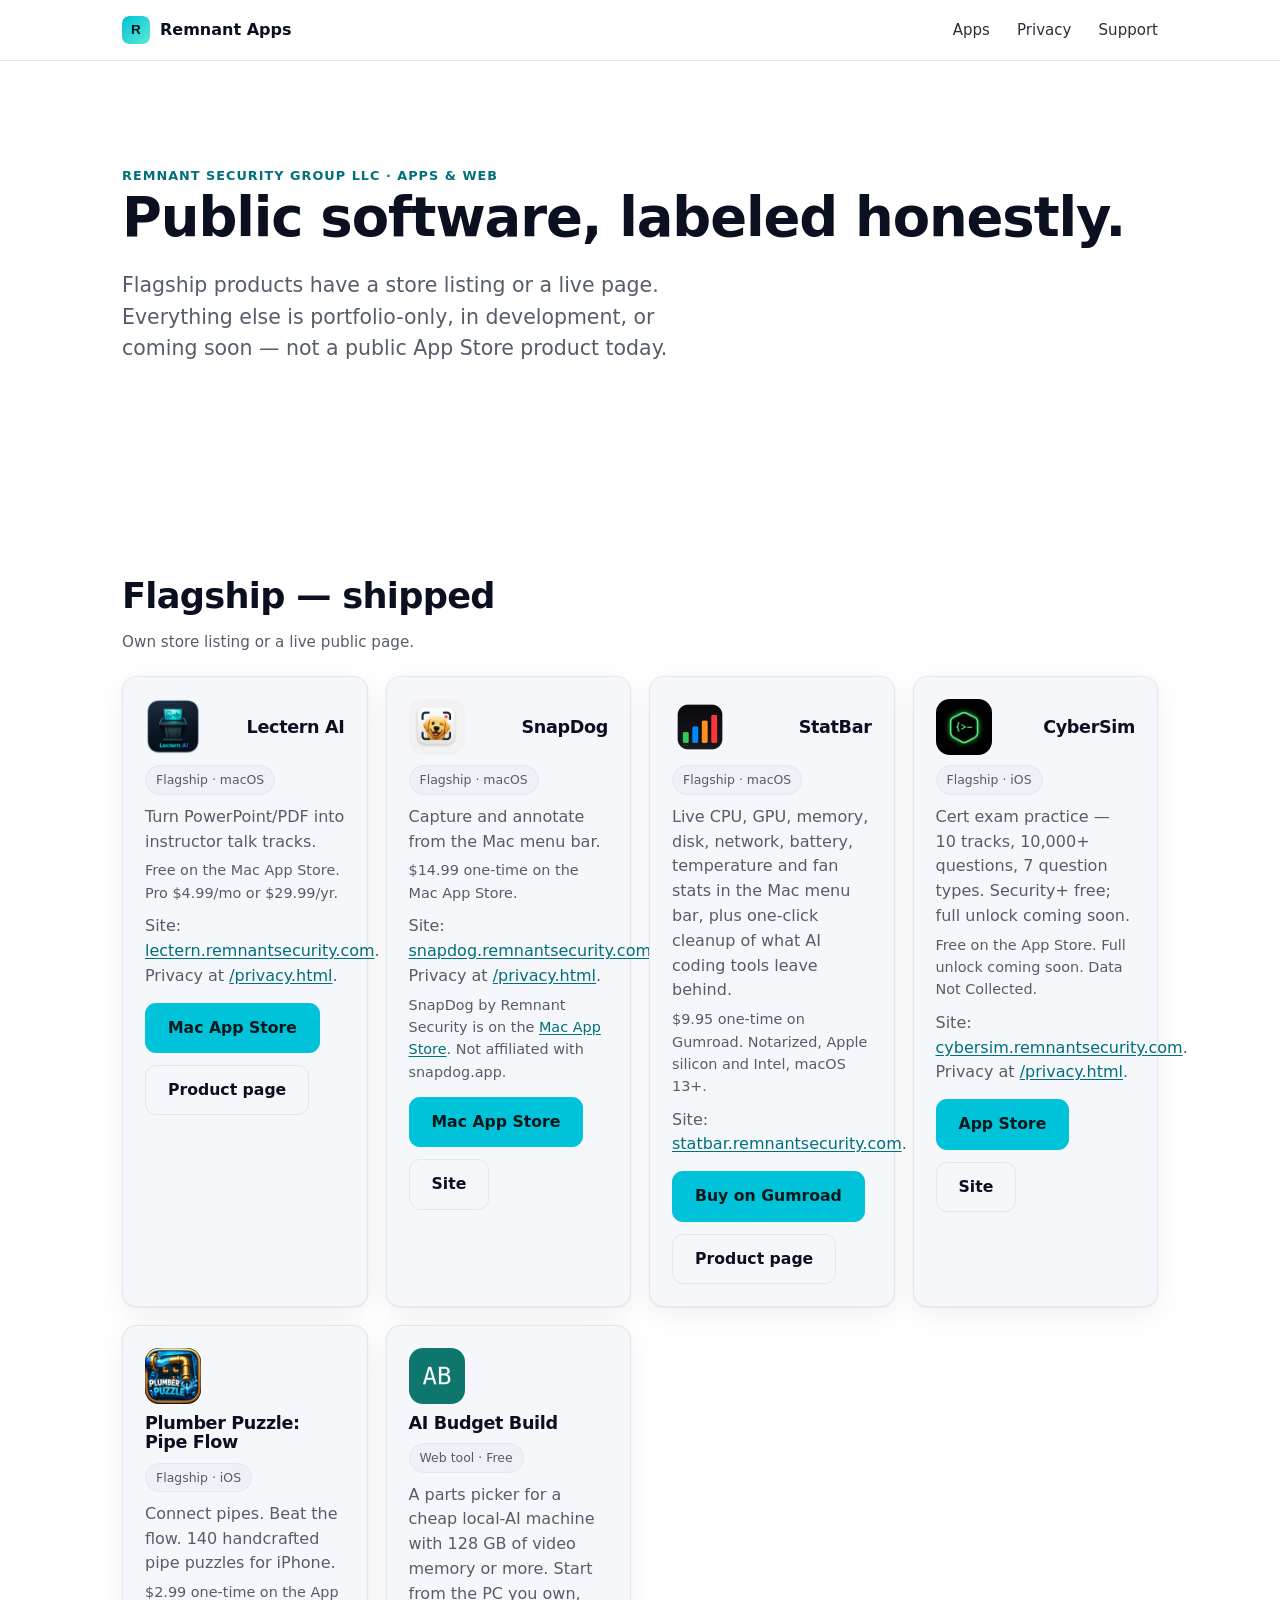
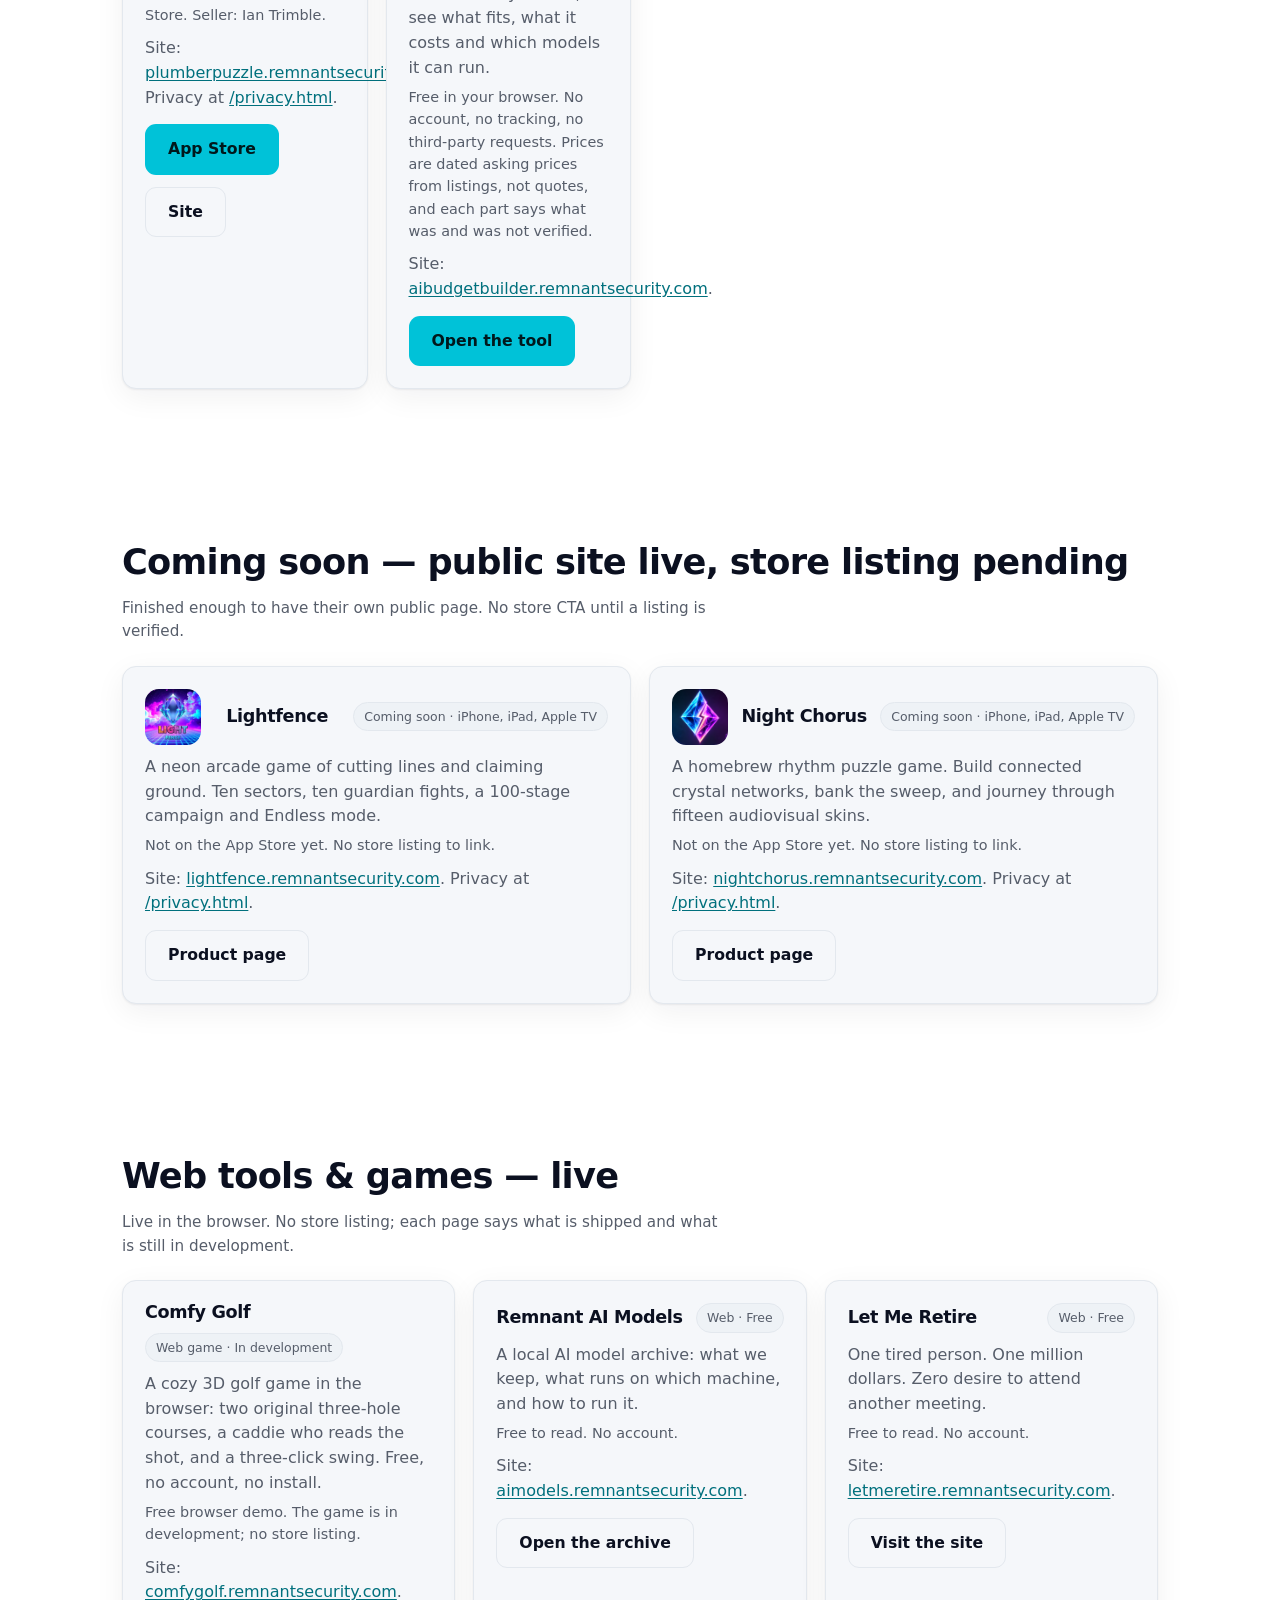
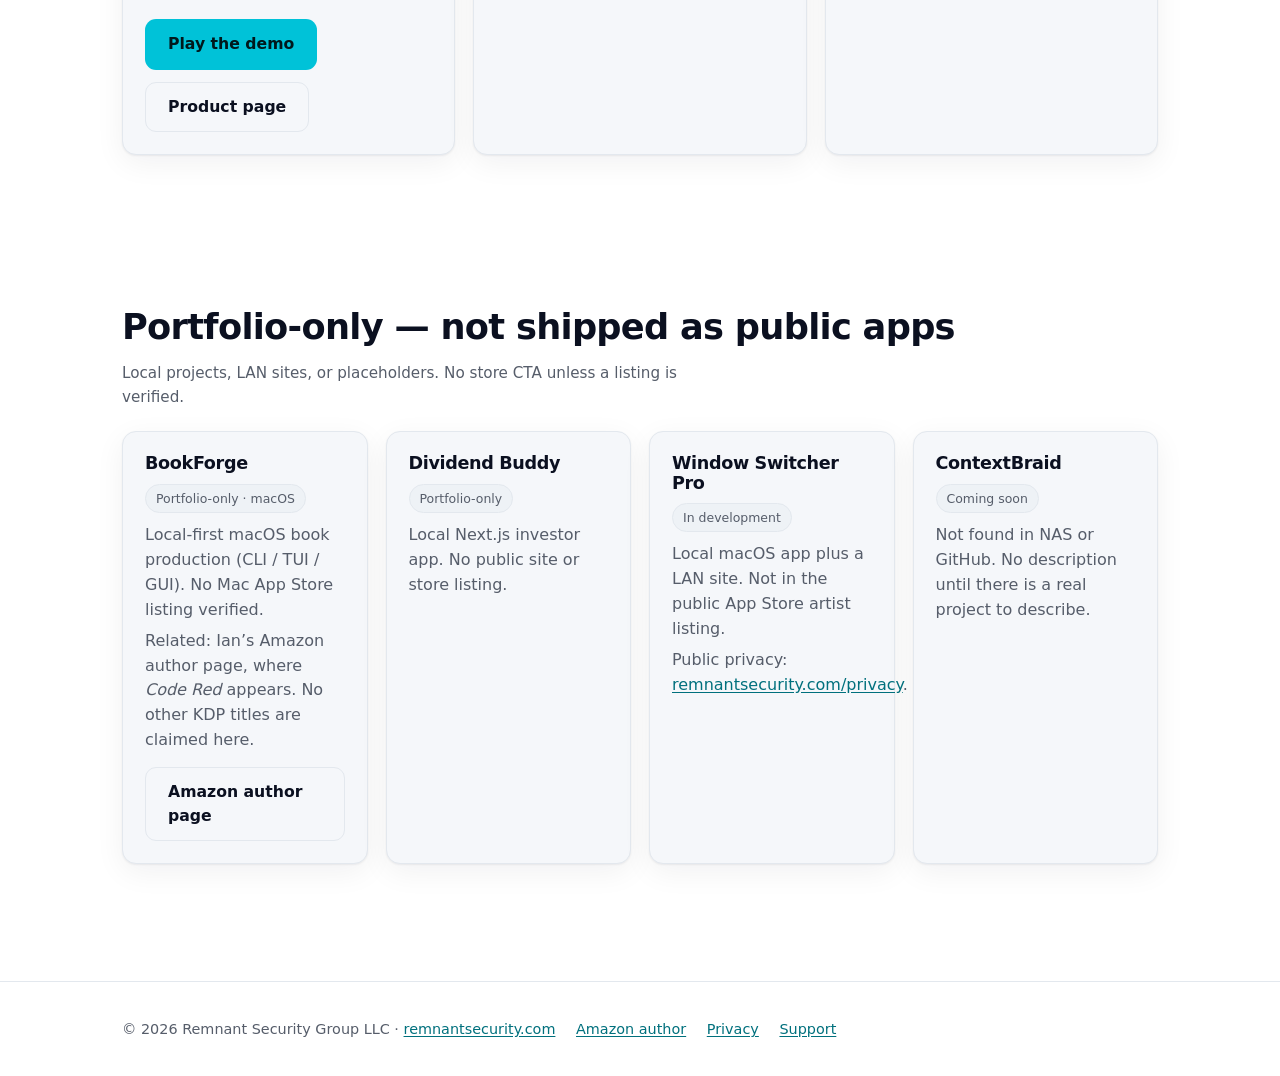
==== commit d25b7d1a: "Remove the public wiki link: the full Grok Bot Wiki is private" ====
--- a/index.html
+++ b/index.html
@@ -4,7 +4,7 @@
   <meta charset="utf-8">
   <meta name="viewport" content="width=device-width, initial-scale=1">
   <title>Remnant Security Apps &amp; Web — public software</title>
-  <meta name="description" content="Public apps and web tools from Remnant Security Group LLC: Lectern AI, SnapDog, StatBar, CyberSim, Plumber Puzzle: Pipe Flow, Lightfence and Night Chorus, Comfy Golf, AI Budget Build, Remnant AI Models, Let Me Retire and the Grok Bot Wiki.">
+  <meta name="description" content="Public apps and web tools from Remnant Security Group LLC: Lectern AI, SnapDog, StatBar, CyberSim, Plumber Puzzle: Pipe Flow, Lightfence and Night Chorus, Comfy Golf, AI Budget Build, Remnant AI Models and Let Me Retire.">
   <link rel="canonical" href="https://apps.remnantsecurity.com/">
   <link rel="icon" href="/favicon.svg" type="image/svg+xml">
   <link rel="stylesheet" href="/styles.css">
@@ -18,7 +18,7 @@
     .draft { margin:18px 0 0; padding:10px 14px; border:1px dashed var(--border); border-radius:10px; color:var(--muted); font-size:.88rem; }
   </style>
   <meta property="og:title" content="Remnant Security Apps &amp; Web — public software">
-  <meta property="og:description" content="Public apps and web tools from Remnant Security Group LLC: Lectern AI, SnapDog, StatBar, CyberSim, Plumber Puzzle: Pipe Flow, Lightfence and Night Chorus, Comfy Golf, AI Budget Build, Remnant AI Models, Let Me Retire and the Grok Bot Wiki.">
+  <meta property="og:description" content="Public apps and web tools from Remnant Security Group LLC: Lectern AI, SnapDog, StatBar, CyberSim, Plumber Puzzle: Pipe Flow, Lightfence and Night Chorus, Comfy Golf, AI Budget Build, Remnant AI Models and Let Me Retire.">
   <meta property="og:image" content="https://apps.remnantsecurity.com/og-card.png">
   <meta property="og:image:width" content="1200">
   <meta property="og:image:height" content="630">
@@ -179,7 +179,7 @@
   </div></section>
 
   <section><div class="wrap">
-    <h2>Web tools, games &amp; docs — live</h2>
+    <h2>Web tools &amp; games — live</h2>
     <p class="note">Live in the browser. No store listing; each page says what is shipped and what is still in development.</p>
     <div class="grid" style="margin-top:22px">
 
@@ -220,19 +220,6 @@
         <p>Site: <a href="https://letmeretire.remnantsecurity.com/">letmeretire.remnantsecurity.com</a>.</p>
         <div class="actions">
           <a class="button secondary" href="https://letmeretire.remnantsecurity.com/">Visit the site</a>
-        </div>
-      </article>
-
-      <article class="card">
-        <div class="card-top">
-          <h3>Grok Bot Wiki</h3>
-          <span class="badge">Docs · Wiki</span>
-        </div>
-        <p>The automation stack behind Remnant Security: systems, agents, decisions and the skills they use.</p>
-        <p class="meta">Public working notes. Generated from the shop docs.</p>
-        <p>Site: <a href="https://wiki.remnantsecurity.com/">wiki.remnantsecurity.com</a>.</p>
-        <div class="actions">
-          <a class="button secondary" href="https://wiki.remnantsecurity.com/">Read the wiki</a>
         </div>
       </article>
 
